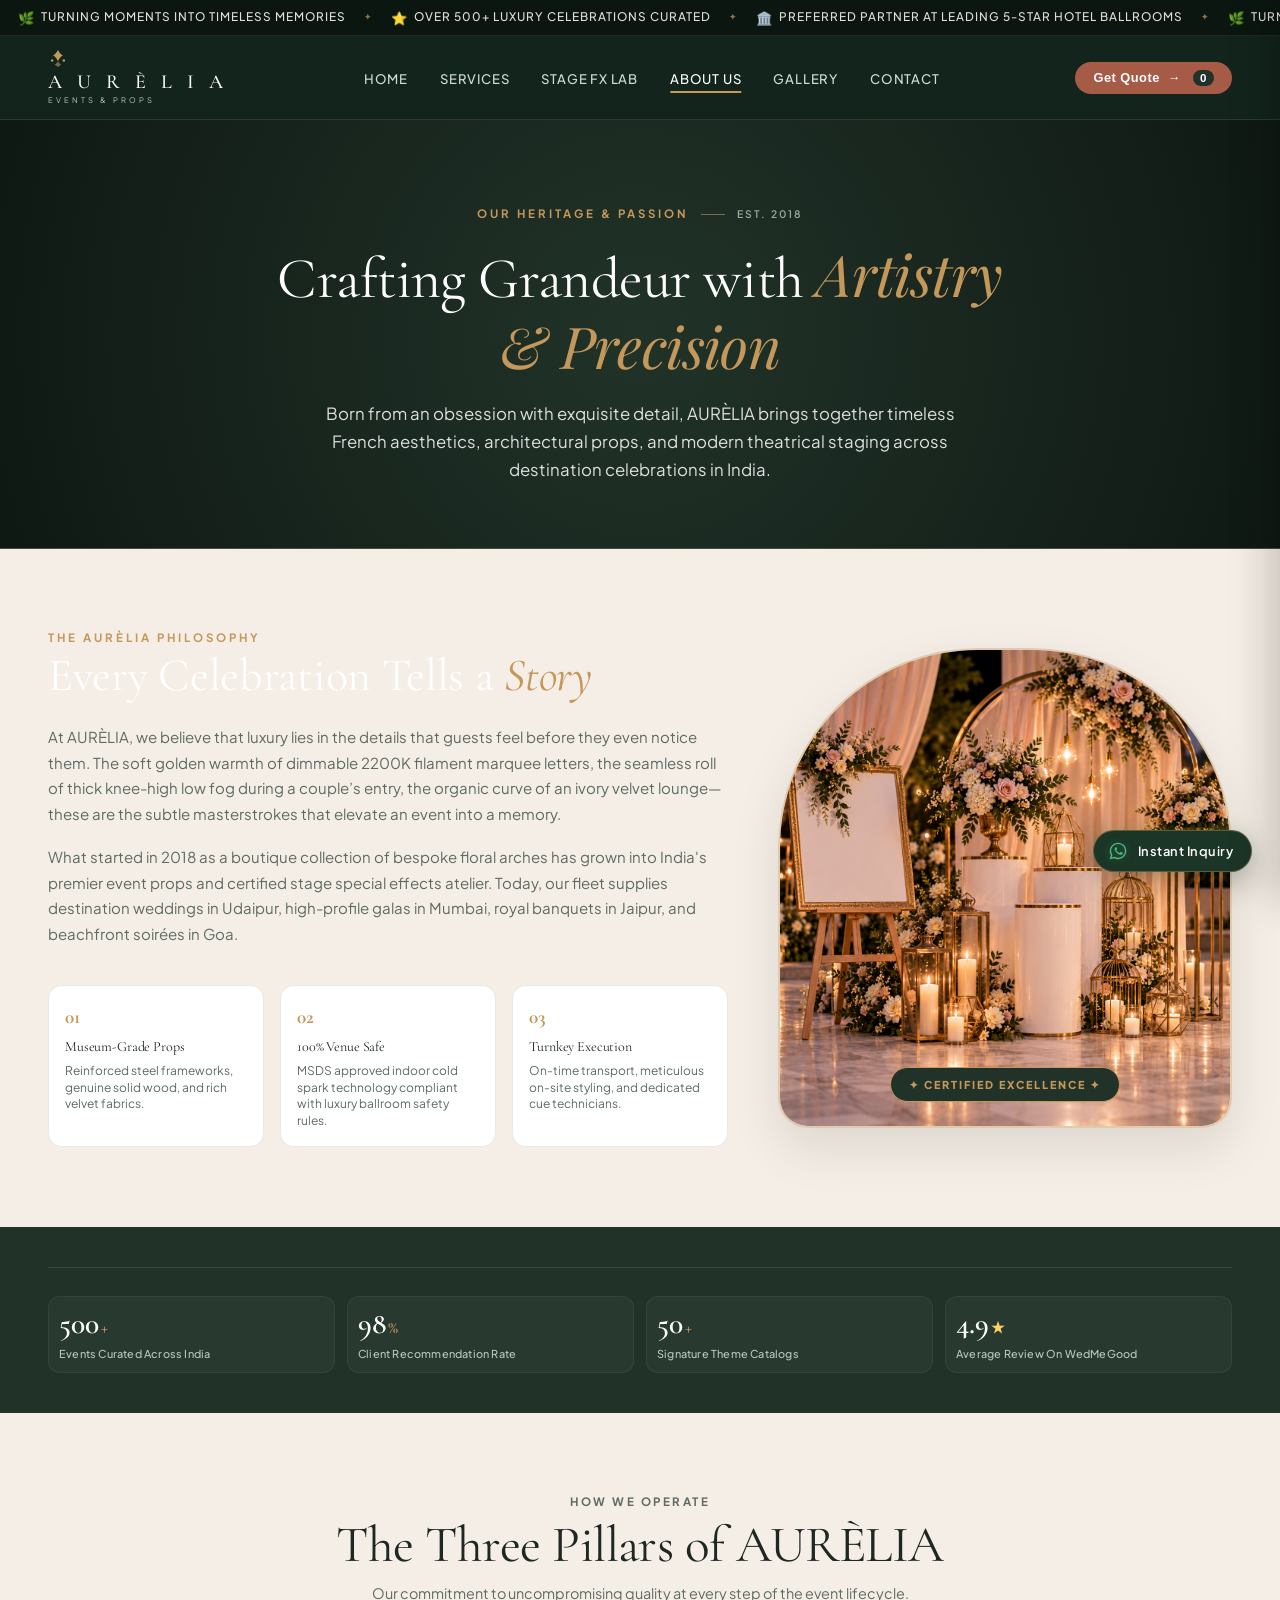
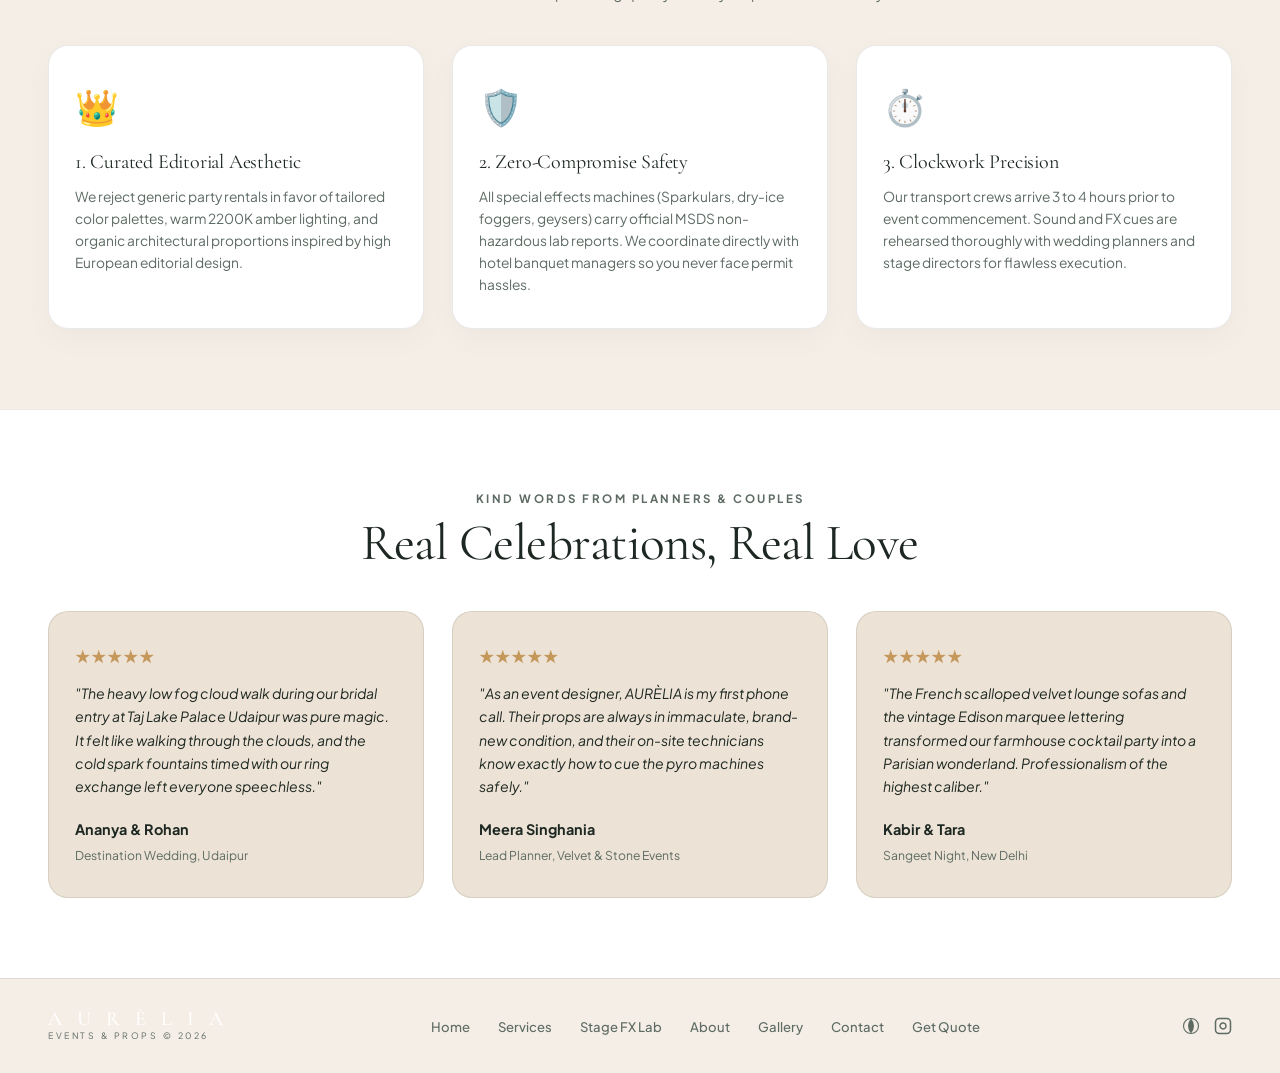
==== about.html @ 65c318bc "Add luxury editorial FAQ section, responsive inner pages (Services, FX Lab, About, Gallery, Contact)" ====
<!DOCTYPE html>
<html lang="en">
<head>
  <meta charset="UTF-8" />
  <meta name="viewport" content="width=device-width, initial-scale=1.0" />
  <title>About AURÈLIA | Heritage, Craftsmanship &amp; Event Styling</title>
  <meta name="description" content="Discover the story behind AURÈLIA Events &amp; Props. Learn about our master craftsmen, stringent quality standards, and luxury hospitality partnerships across India." />
  <link rel="stylesheet" href="styles.css" />
</head>
<body class="inner-page-body">

  <!-- 1. Top Announcement Sliding Ticker Strip -->
  <div class="aurelia-banner-strip">
    <div class="banner-ticker-track">
      <div class="banner-ticker-item"><span>🌿</span> Turning Moments into Timeless Memories</div>
      <div class="banner-ticker-bullet">✦</div>
      <div class="banner-ticker-item"><span>⭐</span> Over 500+ Luxury Celebrations Curated</div>
      <div class="banner-ticker-bullet">✦</div>
      <div class="banner-ticker-item"><span>🏛️</span> Preferred Partner at Leading 5-Star Hotel Ballrooms</div>
      <div class="banner-ticker-bullet">✦</div>
      <!-- Marquee Duplicate -->
      <div class="banner-ticker-item"><span>🌿</span> Turning Moments into Timeless Memories</div>
      <div class="banner-ticker-bullet">✦</div>
      <div class="banner-ticker-item"><span>⭐</span> Over 500+ Luxury Celebrations Curated</div>
    </div>
  </div>

  <!-- 2. Header Navigation -->
  <header class="aurelia-header">
    <div class="container header-inner">
      <a href="index.html" class="aurelia-logo">
        <svg class="logo-icon-svg" viewBox="0 0 24 24">
          <path d="M12 2C12 2 14 7 18 9C14 10.5 12 16 12 16C12 16 10 10.5 6 9C10 7 12 2 12 2Z"/>
          <path d="M12 16C12 16 13.5 19 16 20C13.5 21 12 23 12 23C12 23 10.5 21 8 20C10.5 19 12 16 12 16Z" opacity="0.6"/>
          <circle cx="5" cy="15" r="1.5"/>
          <circle cx="19" cy="15" r="1.5"/>
        </svg>
        <span class="aurelia-brand-name">A U R È L I A</span>
        <span class="aurelia-brand-sub">EVENTS &amp; PROPS</span>
      </a>

      <nav class="desktop-nav-wrap">
        <ul class="aurelia-nav-menu">
          <li><a href="index.html" class="aurelia-nav-link">Home</a></li>
          <li><a href="services.html" class="aurelia-nav-link">Services</a></li>
          <li><a href="fx-lab.html" class="aurelia-nav-link">Stage FX Lab</a></li>
          <li><a href="about.html" class="aurelia-nav-link active">About Us</a></li>
          <li><a href="gallery.html" class="aurelia-nav-link">Gallery</a></li>
          <li><a href="contact.html" class="aurelia-nav-link">Contact</a></li>
        </ul>
      </nav>

      <div class="header-right-actions">
        <button class="btn-header-quote-aurelia" onclick="app.openQuoteDrawer()">
          <span>Get Quote</span>
          <span>&rarr;</span>
          <span id="cart-badge" style="background: var(--bg-emerald-deep); color: #fff; font-size: 0.72rem; padding: 2px 7px; border-radius: 9999px; margin-left: 4px;">0</span>
        </button>

        <button class="mobile-hamburger-btn" onclick="toggleMobileNav()" aria-label="Toggle Mobile Navigation">
          <span></span>
          <span></span>
          <span></span>
        </button>
      </div>
    </div>

    <!-- Mobile Slide-Down Drawer -->
    <div class="mobile-nav-drawer" id="mobile-nav-drawer">
      <ul class="mobile-nav-list">
        <li><a href="index.html" onclick="toggleMobileNav()">Home</a></li>
        <li><a href="services.html" onclick="toggleMobileNav()">Services &amp; Catalog</a></li>
        <li><a href="fx-lab.html" onclick="toggleMobileNav()">Interactive FX Lab</a></li>
        <li><a href="about.html" onclick="toggleMobileNav()">About Us</a></li>
        <li><a href="gallery.html" onclick="toggleMobileNav()">Event Gallery</a></li>
        <li><a href="contact.html" onclick="toggleMobileNav()">Contact &amp; Bookings</a></li>
      </ul>
      <button class="btn-terracotta-pill" onclick="toggleMobileNav(); app.openQuoteDrawer();" style="width: 100%; justify-content: center; margin-top: 16px;">
        <span>Build Your Quote &rarr;</span>
      </button>
    </div>
  </header>

  <!-- Hero Header for About Us -->
  <section class="page-hero-banner about-hero">
    <div class="page-hero-bg-overlay"></div>
    <div class="container page-hero-content">
      <div class="about-eyebrow-wrap" style="justify-content: center;">
        <span class="about-eyebrow">OUR HERITAGE &amp; PASSION</span>
        <span class="about-eyebrow-divider"></span>
        <span class="about-eyebrow-sub">EST. 2018</span>
      </div>
      <h1 class="page-hero-title">Crafting Grandeur with <em>Artistry &amp; Precision</em></h1>
      <p class="page-hero-subtitle">
        Born from an obsession with exquisite detail, AURÈLIA brings together timeless French aesthetics, architectural props, and modern theatrical staging across destination celebrations in India.
      </p>
    </div>
  </section>

  <!-- Split Heritage Story Grid -->
  <section class="about-story-split-section">
    <div class="container">
      <div class="about-story-grid">
        <div class="about-story-text-side">
          <span class="about-eyebrow">THE AURÈLIA PHILOSOPHY</span>
          <h2 class="about-headline">Every Celebration Tells a <em>Story</em></h2>
          <p class="about-story-p">
            At AURÈLIA, we believe that luxury lies in the details that guests feel before they even notice them. The soft golden warmth of dimmable 2200K filament marquee letters, the seamless roll of thick knee-high low fog during a couple’s entry, the organic curve of an ivory velvet lounge—these are the subtle masterstrokes that elevate an event into a memory.
          </p>
          <p class="about-story-p">
            What started in 2018 as a boutique collection of bespoke floral arches has grown into India's premier event props and certified stage special effects atelier. Today, our fleet supplies destination weddings in Udaipur, high-profile galas in Mumbai, royal banquets in Jaipur, and beachfront soirées in Goa.
          </p>
          
          <div class="about-pillars-row">
            <div class="pillar-mini-card">
              <span class="pillar-num">01</span>
              <h4>Museum-Grade Props</h4>
              <p>Reinforced steel frameworks, genuine solid wood, and rich velvet fabrics.</p>
            </div>
            <div class="pillar-mini-card">
              <span class="pillar-num">02</span>
              <h4>100% Venue Safe</h4>
              <p>MSDS approved indoor cold spark technology compliant with luxury ballroom safety rules.</p>
            </div>
            <div class="pillar-mini-card">
              <span class="pillar-num">03</span>
              <h4>Turnkey Execution</h4>
              <p>On-time transport, meticulous on-site styling, and dedicated cue technicians.</p>
            </div>
          </div>
        </div>

        <div class="about-story-image-side">
          <div class="about-story-arch-frame">
            <img src="images/products/ChatGPT Image Sep 8, 2026, 03_11_18 PM.png" alt="AURÈLIA VIP Velvet Lounge" />
            <div class="about-arch-floating-seal">
              <span>✦ CERTIFIED EXCELLENCE ✦</span>
            </div>
          </div>
        </div>
      </div>
    </div>
  </section>

  <!-- Metrics & Milestones Bar -->
  <section class="about-milestones-bar">
    <div class="container">
      <div class="about-metrics-row">
        <div class="metric-item">
          <span class="metric-number">500<small>+</small></span>
          <span class="metric-label">Events Curated Across India</span>
        </div>
        <div class="metric-item">
          <span class="metric-number">98<small>%</small></span>
          <span class="metric-label">Client Recommendation Rate</span>
        </div>
        <div class="metric-item">
          <span class="metric-number">50<small>+</small></span>
          <span class="metric-label">Signature Theme Catalogs</span>
        </div>
        <div class="metric-item">
          <span class="metric-number">4.9 <small class="gold-star">★</small></span>
          <span class="metric-label">Average Review on WedMeGood</span>
        </div>
      </div>
    </div>
  </section>

  <!-- The Three Pillars of Execution -->
  <section class="about-values-section">
    <div class="container">
      <div class="section-title-center">
        <span class="gallery-eyebrow-dark">HOW WE OPERATE</span>
        <h2 class="dedicated-gallery-title">The Three Pillars of AURÈLIA</h2>
        <p class="dedicated-gallery-subtitle">Our commitment to uncompromising quality at every step of the event lifecycle.</p>
      </div>

      <div class="values-triplet-grid">
        <div class="value-luxury-card">
          <div class="value-card-icon">👑</div>
          <h3>1. Curated Editorial Aesthetic</h3>
          <p>We reject generic party rentals in favor of tailored color palettes, warm 2200K amber lighting, and organic architectural proportions inspired by high European editorial design.</p>
        </div>

        <div class="value-luxury-card">
          <div class="value-card-icon">🛡️</div>
          <h3>2. Zero-Compromise Safety</h3>
          <p>All special effects machines (Sparkulars, dry-ice foggers, geysers) carry official MSDS non-hazardous lab reports. We coordinate directly with hotel banquet managers so you never face permit hassles.</p>
        </div>

        <div class="value-luxury-card">
          <div class="value-card-icon">⏱️</div>
          <h3>3. Clockwork Precision</h3>
          <p>Our transport crews arrive 3 to 4 hours prior to event commencement. Sound and FX cues are rehearsed thoroughly with wedding planners and stage directors for flawless execution.</p>
        </div>
      </div>
    </div>
  </section>

  <!-- Client Testimonials Carousel -->
  <section class="testimonials-editorial-section">
    <div class="container">
      <div class="section-title-center">
        <span class="gallery-eyebrow-dark">KIND WORDS FROM PLANNERS &amp; COUPLES</span>
        <h2 class="dedicated-gallery-title">Real Celebrations, Real Love</h2>
      </div>

      <div class="testimonials-grid">
        <div class="testimonial-card">
          <div class="testimonial-stars">★★★★★</div>
          <p class="testimonial-quote">"The heavy low fog cloud walk during our bridal entry at Taj Lake Palace Udaipur was pure magic. It felt like walking through the clouds, and the cold spark fountains timed with our ring exchange left everyone speechless."</p>
          <div class="testimonial-author">
            <strong>Ananya &amp; Rohan</strong>
            <span>Destination Wedding, Udaipur</span>
          </div>
        </div>

        <div class="testimonial-card">
          <div class="testimonial-stars">★★★★★</div>
          <p class="testimonial-quote">"As an event designer, AURÈLIA is my first phone call. Their props are always in immaculate, brand-new condition, and their on-site technicians know exactly how to cue the pyro machines safely."</p>
          <div class="testimonial-author">
            <strong>Meera Singhania</strong>
            <span>Lead Planner, Velvet &amp; Stone Events</span>
          </div>
        </div>

        <div class="testimonial-card">
          <div class="testimonial-stars">★★★★★</div>
          <p class="testimonial-quote">"The French scalloped velvet lounge sofas and the vintage Edison marquee lettering transformed our farmhouse cocktail party into a Parisian wonderland. Professionalism of the highest caliber."</p>
          <div class="testimonial-author">
            <strong>Kabir &amp; Tara</strong>
            <span>Sangeet Night, New Delhi</span>
          </div>
        </div>
      </div>
    </div>
  </section>

  <!-- Footer -->
  <footer class="aurelia-footer">
    <div class="container footer-bar-inner">
      <div class="footer-brand-aurelia">
        <div class="aurelia-brand-name">A U R È L I A</div>
        <div style="font-size: 0.55rem; letter-spacing: 2.5px; color: var(--text-dark-muted); text-transform: uppercase;">EVENTS &amp; PROPS &copy; 2026</div>
      </div>

      <ul class="footer-nav-menu">
        <li><a href="index.html">Home</a></li>
        <li><a href="services.html">Services</a></li>
        <li><a href="fx-lab.html">Stage FX Lab</a></li>
        <li><a href="about.html">About</a></li>
        <li><a href="gallery.html">Gallery</a></li>
        <li><a href="contact.html">Contact</a></li>
        <li><a href="javascript:void(0)" onclick="app.openQuoteDrawer()">Get Quote</a></li>
      </ul>

      <div class="footer-social-icons">
        <a href="#" aria-label="Website"><svg width="18" height="18" viewBox="0 0 24 24" fill="currentColor"><circle cx="12" cy="12" r="10" stroke="currentColor" stroke-width="1.5" fill="none"/><path d="M2 12h20M12 2a15.3 15.3 0 0 1 4 10 15.3 15.3 0 0 1-4 10 15.3 15.3 0 0 1-4-10 15.3 15.3 0 0 1 4-10z"/></svg></a>
        <a href="#" aria-label="Instagram"><svg width="18" height="18" viewBox="0 0 24 24" fill="none" stroke="currentColor" stroke-width="2"><rect x="2" y="2" width="20" height="20" rx="5" ry="5"></rect><path d="M16 11.37A4 4 0 1 1 12.63 8 4 4 0 0 1 16 11.37z"></path><line x1="17.5" y1="6.5" x2="17.51" y2="6.5"></line></svg></a>
      </div>
    </div>
  </footer>

  <!-- Slide-out Quote Builder Drawer -->
  <div class="drawer-overlay-aurelia" id="drawer-overlay" onclick="app.closeQuoteDrawer()"></div>
  <aside class="quote-drawer-aurelia" id="quote-drawer-evoria">
    <div class="drawer-head-aurelia">
      <div>
        <h3 style="font-family: var(--font-serif); font-size: 1.4rem; color: var(--text-dark);">Your Rental Quote</h3>
        <span style="font-size: 0.72rem; color: var(--text-dark-muted); text-transform: uppercase; letter-spacing: 1px;">AURÈLIA EVENTS &amp; PROPS</span>
      </div>
      <button onclick="app.closeQuoteDrawer()" style="background:none; border:none; font-size: 1.6rem; cursor:pointer;">&times;</button>
    </div>

    <div class="drawer-body-aurelia">
      <div id="drawer-items-list"></div>

      <div style="display: flex; flex-direction: column; gap: 10px; padding: 16px; background: #FFFFFF; border-radius: 12px; border: 1px solid var(--border-cream);">
        <label style="font-size: 0.75rem; font-weight: 700; color: var(--text-dark); text-transform: uppercase; letter-spacing: 0.5px;">Event Date &amp; City</label>
        <input type="date" id="evoria-event-date" style="padding: 10px 12px; border: 1px solid var(--border-cream); border-radius: 8px; font-family: inherit; font-size: 0.85rem;" />
        <input type="text" id="evoria-event-city" placeholder="e.g. Mumbai, Delhi, Jaipur, Goa" style="padding: 10px 12px; border: 1px solid var(--border-cream); border-radius: 8px; font-family: inherit; font-size: 0.85rem;" />
      </div>

      <div style="padding: 16px; background: #FFFFFF; border-radius: 12px; border: 1px solid var(--border-cream);">
        <label style="display: flex; align-items: center; justify-content: space-between; cursor: pointer;">
          <div>
            <strong style="font-size: 0.88rem; color: var(--text-dark); display: block;">Include On-Site Technician</strong>
            <span style="font-size: 0.75rem; color: var(--text-dark-muted);">Delivery, setup &amp; cue firing (+₹2,500)</span>
          </div>
          <input type="checkbox" id="evoria-tech-check" checked onchange="app.toggleTechnician(this.checked)" style="width: 18px; height: 18px; accent-color: var(--color-terracotta);" />
        </label>
      </div>
    </div>

    <div class="drawer-foot-aurelia" id="drawer-summary-area">
      <div style="display: flex; justify-content: space-between; font-size: 0.9rem; color: var(--text-dark-muted);">
        <span>Equipment Subtotal:</span>
        <span id="summary-equip-val">₹0</span>
      </div>
      <div style="display: flex; justify-content: space-between; font-family: var(--font-serif); font-size: 1.4rem; font-weight: 600; color: var(--text-dark); padding-top: 8px; border-top: 1px solid var(--border-cream);">
        <span>Estimated Total:</span>
        <span id="summary-grand-val">₹0</span>
      </div>
      <button class="btn-terracotta-pill" onclick="app.sendWhatsAppQuote()" style="width: 100%; justify-content: center;">
        <span>Confirm on WhatsApp &rarr;</span>
      </button>
    </div>
  </aside>

  <!-- Fullscreen Lightbox Modal -->
  <div id="gallery-lightbox-modal" class="lightbox-modal">
    <button class="lightbox-close-btn" onclick="closeLightbox()" aria-label="Close Lightbox">&times;</button>
    <button class="lightbox-arrow-btn prev" onclick="prevLightboxSlide()" aria-label="Previous Image">&#10094;</button>
    <button class="lightbox-arrow-btn next" onclick="nextLightboxSlide()" aria-label="Next Image">&#10095;</button>
    
    <div class="lightbox-content-wrap">
      <img id="lightbox-main-img" src="" alt="Full Showcase View" />
      <div class="lightbox-details-box">
        <span class="lightbox-cat" id="lightbox-item-cat">Decor &amp; Backdrops</span>
        <h3 class="lightbox-title" id="lightbox-item-title">Product Name</h3>
        <p class="lightbox-desc" id="lightbox-item-desc">Product description and specs.</p>
        <div class="lightbox-action-row">
          <span class="lightbox-price" id="lightbox-item-price">₹0</span>
          <button class="btn-header-quote-aurelia" onclick="addCurrentLightboxToQuote()">
            <span>Add to Quote &rarr;</span>
          </button>
        </div>
      </div>
    </div>
  </div>

  <!-- Floating WhatsApp & Scroll-to-Top -->
  <a href="https://wa.me/919876543210?text=Hello%20AURÈLIA,%20I%20would%20like%20to%20learn%20more%20about%20your%20services%20and%20heritage." target="_blank" rel="noopener" class="floating-whatsapp-pill" aria-label="Chat on WhatsApp">
    <svg viewBox="0 0 24 24" width="20" height="20" fill="currentColor">
      <path d="M12.04 2C6.58 2 2.13 6.45 2.13 11.91C2.13 13.66 2.59 15.36 3.45 16.86L2.05 22L7.3 20.62C8.75 21.41 10.38 21.83 12.04 21.83C17.5 21.83 21.95 17.38 21.95 11.92C21.95 9.27 20.92 6.78 19.05 4.91C17.18 3.04 14.69 2 12.04 2M12.04 3.67C14.25 3.67 16.31 4.53 17.87 6.09C19.42 7.65 20.28 9.72 20.28 11.92C20.28 16.46 16.58 20.15 12.04 20.15C10.56 20.15 9.11 19.76 7.85 19L7.55 18.83L4.43 19.65L5.26 16.61L5.06 16.29C4.24 14.99 3.8 13.47 3.8 11.91C3.81 7.37 7.5 3.67 12.04 3.67M9.53 7.64C9.36 7.64 9.09 7.7 8.87 7.93C8.65 8.16 8.03 8.74 8.03 9.92C8.03 11.1 8.89 12.24 9.01 12.4C9.13 12.56 10.67 15.06 13.11 16C15.14 16.79 15.55 16.63 16 16.59C16.45 16.55 17.43 16 17.63 15.43C17.84 14.86 17.84 14.37 17.78 14.27C17.72 14.17 17.56 14.11 17.3 13.98C17.04 13.85 15.76 13.22 15.52 13.13C15.28 13.04 15.11 13 14.94 13.26C14.77 13.52 14.29 14.11 14.14 14.27C14 14.44 13.85 14.46 13.59 14.33C13.33 14.2 12.49 13.92 11.5 13.04C10.73 12.35 10.21 11.5 10.08 11.28C9.95 11.06 10.07 10.94 10.2 10.81C10.32 10.69 10.46 10.5 10.6 10.34C10.74 10.18 10.79 10.06 10.87 9.89C10.95 9.72 10.91 9.58 10.85 9.45C10.79 9.32 10.32 8.12 10.11 7.64C9.9 7.16 9.71 7.23 9.53 7.64Z"/>
    </svg>
    <span>Instant Inquiry</span>
  </a>

  <button id="btn-scroll-top" class="scroll-to-top-btn" onclick="window.scrollTo({top: 0, behavior: 'smooth'})" aria-label="Scroll to Top">
    &uarr;
  </button>

  <!-- Scripts -->
  <script src="data/products.js"></script>
  <script src="app.js"></script>
</body>
</html>
---- styles.css ----
/* ==========================================================================
   AURÈLIA - EVENTS & PROPS
   EXACT REPLICA OF LUXURY EDITORIAL REFERENCE DESIGN
   Theme Colors: Warm Cream (#F4ECE1), Sand (#EADCC9), Deep Olive Emerald (#213329),
   Terracotta Rust (#9F4F3B), Gold (#C4975A), Soft Blush (#DFB69C)
   ========================================================================== */

@import url('https://fonts.googleapis.com/css2?family=Cormorant+Garamond:ital,wght@0,300;0,400;0,500;0,600;0,700;1,400;1,500;1,600&family=Plus+Jakarta+Sans:wght@300;400;500;600;700&family=Playfair+Display:ital,wght@1,400;1,600&family=Reenie+Beanie&family=Caveat:wght@400;600&display=swap');

:root {
  --font-serif: 'Cormorant Garamond', Georgia, serif;
  --font-italic: 'Playfair Display', Georgia, serif;
  --font-sans: 'Plus Jakarta Sans', -apple-system, BlinkMacSystemFont, sans-serif;
  --font-cursive: 'Caveat', cursive;
  --font-hand: 'Reenie Beanie', cursive;

  /* Color Palette */
  --bg-emerald-deep: #213329;       /* Olive Forest Emerald from Reference */
  --bg-emerald-dark: #17241D;
  --bg-cream-main: #F5EEE6;          /* Warm Editorial Sand Cream */
  --bg-cream-card: #ECE2D5;
  --bg-cream-alt: #F8F3ED;
  --bg-blush-seal: #DFC3B2;         /* Soft Peach Blush for Round Badges */

  --color-terracotta: #A65B47;
  --color-gold: #C4975A;
  --color-gold-light: #E0C59D;

  --text-dark: #1E2822;
  --text-dark-muted: #5D6B63;
  --text-dark-dim: #8B9A92;
  
  --text-light: #F8F5EE;
  --text-light-muted: #B8C7BF;
  --text-light-dim: #82968C;

  --border-cream: rgba(30, 40, 34, 0.1);
  --border-emerald: rgba(255, 255, 255, 0.12);

  --radius-pill: 9999px;
  --radius-arch-lg: 320px 320px 0 0;
  --radius-arch-pill: 120px 120px 120px 120px;
  --radius-arch-top: 140px 140px 18px 18px;

  --transition-smooth: 0.4s cubic-bezier(0.16, 1, 0.3, 1);
}

/* Reset & Global */
*, *::before, *::after {
  box-sizing: border-box;
  margin: 0;
  padding: 0;
}

html {
  scroll-behavior: smooth;
  background-color: var(--bg-cream-main);
  color: var(--text-dark);
  overflow-x: hidden;
}

body {
  font-family: var(--font-sans);
  background-color: var(--bg-cream-main);
  color: var(--text-dark);
  line-height: 1.6;
  overflow-x: hidden;
  position: relative;
  width: 100%;
  -webkit-font-smoothing: antialiased;
}

.container {
  max-width: 1240px;
  margin: 0 auto;
  padding: 0 28px;
}

img {
  max-width: 100%;
  display: block;
}

/* Typography Helpers */
h1, h2, h3, h4, .font-serif {
  font-family: var(--font-serif);
  font-weight: 400;
  letter-spacing: -0.01em;
}

em {
  font-family: var(--font-italic);
  font-style: italic;
  font-weight: 400;
}

.arrow-glyph {
  display: inline-block;
  transition: transform 0.3s ease;
}

/* ==========================================================================
   1. TOP ANNOUNCEMENT SLIDING TICKER STRIP
   ========================================================================== */
.aurelia-banner-strip {
  background-color: #0B1611;
  color: #E2DDD5;
  padding: 6.5px 0; /* Increased length by 7% */
  overflow: hidden;
  font-size: 0.74rem;
  letter-spacing: 1px;
  text-transform: uppercase;
  font-weight: 500;
  white-space: nowrap;
  border-bottom: 1px solid rgba(255, 255, 255, 0.08);
}

.banner-ticker-track {
  display: inline-flex;
  align-items: center;
  white-space: nowrap;
  animation: marqueeTicker 32s linear infinite;
}

.banner-ticker-track:hover {
  animation-play-state: paused;
}

.banner-ticker-item {
  display: inline-flex;
  align-items: center;
  gap: 6px;
  padding: 0 18px;
}

.banner-ticker-item span {
  font-size: 0.82rem;
}

.banner-ticker-bullet {
  color: var(--color-gold);
  font-size: 0.55rem;
  opacity: 0.75;
}

@keyframes marqueeTicker {
  0% { transform: translateX(0); }
  100% { transform: translateX(-50%); }
}

/* ==========================================================================
   2. SLIM MENU BAR HEADER
   ========================================================================== */
.aurelia-header {
  background-color: #12241C;
  border-bottom: 1px solid rgba(255, 255, 255, 0.1);
  position: sticky;
  top: 0;
  z-index: 100;
  backdrop-filter: blur(10px);
}

.header-inner {
  display: flex;
  align-items: center;
  justify-content: space-between;
  padding-top: 12.5px; /* Increased length/height by 7% */
  padding-bottom: 12.5px;
}

.aurelia-logo {
  display: flex;
  flex-direction: column;
  align-items: flex-start;
  text-decoration: none;
  gap: 2px;
  flex-shrink: 0;
  white-space: nowrap;
}

.logo-icon-svg {
  width: 20px;
  height: 20px;
  fill: var(--color-gold);
  margin-bottom: 2px;
}

.aurelia-brand-name {
  font-family: var(--font-serif);
  font-size: 1.25rem;
  letter-spacing: 5px;
  color: #FFFFFF;
  line-height: 1;
  font-weight: 500;
  white-space: nowrap;
}

.aurelia-brand-sub {
  font-size: 0.48rem;
  letter-spacing: 3px;
  color: var(--text-light-muted);
  text-transform: uppercase;
  white-space: nowrap;
}

.aurelia-nav-menu {
  display: flex;
  align-items: center;
  gap: 32px;
  list-style: none;
}

.aurelia-nav-link {
  color: #D2DCD6;
  text-decoration: none;
  font-size: 0.82rem;
  font-weight: 500;
  letter-spacing: 0.8px;
  text-transform: uppercase;
  position: relative;
  padding: 6px 0;
  transition: color 0.25s ease;
}

.aurelia-nav-link:hover,
.aurelia-nav-link.active {
  color: #FFFFFF;
}

.aurelia-nav-link::after {
  content: '';
  position: absolute;
  bottom: 0;
  left: 50%;
  width: 0;
  height: 2px;
  background-color: var(--color-gold);
  transition: all 0.3s ease;
  transform: translateX(-50%);
}

.aurelia-nav-link:hover::after,
.aurelia-nav-link.active::after {
  width: 100%;
}

.btn-header-quote-aurelia {
  background: var(--color-terracotta);
  color: #FFFFFF;
  border: none;
  padding: 8px 18px;
  border-radius: var(--radius-pill);
  font-size: 0.8rem;
  font-weight: 600;
  letter-spacing: 0.5px;
  display: inline-flex;
  align-items: center;
  gap: 8px;
  cursor: pointer;
  transition: var(--transition-smooth);
}

.btn-header-quote-aurelia:hover {
  background: #8F4735;
  transform: translateY(-1px);
}

/* ==========================================================================
   3. HERO SECTION SLIDING BANNERS
   ========================================================================== */
.hero-banners-section {
  position: relative;
  width: 100%;
  background-color: #0E1A14;
  overflow: hidden;
}

.hero-slider-container {
  position: relative;
  width: 100%;
  overflow: hidden;
}

.hero-slides-wrapper {
  position: relative;
  width: 100%;
  display: flex;
}

.hero-image-slide {
  min-width: 100%;
  opacity: 0;
  position: absolute;
  top: 0;
  left: 0;
  transition: opacity 0.8s ease-in-out, transform 0.8s ease-in-out;
  pointer-events: none;
}

.hero-image-slide.active {
  opacity: 1;
  position: relative;
  pointer-events: auto;
}

.hero-image-slide img {
  width: 100%;
  height: auto;
  display: block;
  object-fit: cover;
}

.hero-slide-nav {
  position: absolute;
  top: 50%;
  transform: translateY(-50%);
  width: 44px;
  height: 44px;
  border-radius: 50%;
  background: rgba(18, 36, 28, 0.65);
  border: 1px solid rgba(255, 255, 255, 0.25);
  color: #FFFFFF;
  display: flex;
  align-items: center;
  justify-content: center;
  cursor: pointer;
  z-index: 10;
  backdrop-filter: blur(8px);
  transition: all 0.3s ease;
}

.hero-slide-nav:hover {
  background: var(--color-terracotta);
  border-color: var(--color-terracotta);
  transform: translateY(-50%) scale(1.1);
}

.hero-slide-nav.prev { left: 24px; }
.hero-slide-nav.next { right: 24px; }

.hero-slide-nav svg {
  width: 22px;
  height: 22px;
  fill: #FFFFFF;
}

.hero-slide-indicators {
  position: absolute;
  bottom: 24px;
  left: 50%;
  transform: translateX(-50%);
  display: flex;
  gap: 8px;
  z-index: 10;
}

.slide-dot {
  width: 10px;
  height: 10px;
  border-radius: 50%;
  background: rgba(255, 255, 255, 0.4);
  border: none;
  cursor: pointer;
  transition: all 0.3s ease;
}

.slide-dot.active {
  background: #FFFFFF;
  width: 28px;
  border-radius: 5px;
}

/* ==========================================================================
   4. TOP TRUST FEATURE BADGES BAR (4 CARDS)
   ========================================================================== */
.trust-features-bar {
  padding: 30px 0;
  background-color: var(--bg-cream-main);
  border-bottom: 1px solid var(--border-cream);
  position: relative;
  z-index: 5;
}

.trust-features-container {
  display: grid;
  grid-template-columns: repeat(4, 1fr);
  gap: 20px;
}

.trust-feat-item {
  display: flex;
  align-items: center;
  gap: 16px;
  padding: 14px 18px;
  background: #FFFFFF;
  border-radius: 16px;
  border: 1px solid rgba(196, 151, 90, 0.25);
  box-shadow: 0 6px 18px rgba(0, 0, 0, 0.03);
  transition: all var(--transition-smooth);
}

.trust-feat-item:hover {
  transform: translateY(-4px);
  box-shadow: 0 12px 28px rgba(0, 0, 0, 0.08);
  border-color: var(--color-gold);
}

.trust-feat-icon {
  width: 48px;
  height: 48px;
  border-radius: 12px;
  background: var(--bg-cream-card);
  border: 1px solid rgba(196, 151, 90, 0.35);
  display: flex;
  align-items: center;
  justify-content: center;
  flex-shrink: 0;
  transition: all 0.3s ease;
}

.trust-feat-item:hover .trust-feat-icon {
  background: var(--color-terracotta);
  border-color: var(--color-terracotta);
}

.trust-feat-icon svg {
  width: 22px;
  height: 22px;
  fill: var(--text-dark);
  transition: fill 0.3s ease;
}

.trust-feat-item:hover .trust-feat-icon svg {
  fill: #FFFFFF;
}

.trust-feat-content {
  display: flex;
  flex-direction: column;
}

.trust-feat-title {
  font-size: 0.78rem;
  font-weight: 700;
  letter-spacing: 1px;
  color: var(--text-dark);
  text-transform: uppercase;
}

.trust-feat-sub {
  font-size: 0.72rem;
  color: var(--text-dark-muted);
}

/* ==========================================================================
   5. "OUR SERVICES" SECTION (SPLIT HEADER + 6 ARCHED PILL CARDS)
   ========================================================================== */
.services-curated-section {
  position: relative;
  padding: 70px 0 90px;
  background-color: var(--bg-cream-main);
  overflow: hidden;
}

.botanical-branch-bg {
  position: absolute;
  top: 40px;
  left: 45%;
  width: 140px;
  height: auto;
  pointer-events: none;
}

.services-top-split {
  display: grid;
  grid-template-columns: 1.15fr 0.95fr;
  gap: 40px;
  align-items: center;
  margin-bottom: 50px;
}

.eyebrow-pill-tag {
  font-size: 0.72rem;
  font-weight: 700;
  letter-spacing: 2px;
  text-transform: uppercase;
  color: var(--text-dark-muted);
  display: inline-block;
  margin-bottom: 12px;
}

.services-headline {
  font-family: var(--font-serif);
  font-size: clamp(2.6rem, 4.2vw, 3.5rem);
  line-height: 1.1;
  color: var(--text-dark);
  margin-bottom: 18px;
}

.services-sub-desc {
  font-size: 0.95rem;
  color: var(--text-dark-muted);
  line-height: 1.7;
  max-width: 480px;
  margin-bottom: 24px;
}

.services-explore-link {
  display: inline-flex;
  align-items: center;
  gap: 8px;
  font-size: 0.75rem;
  font-weight: 700;
  letter-spacing: 2px;
  text-transform: uppercase;
  color: var(--text-dark);
  text-decoration: none;
  transition: color 0.2s ease;
}

.services-explore-link:hover {
  color: var(--color-terracotta);
}

.services-explore-link:hover .arrow-glyph {
  transform: translateX(4px);
}

/* Right Feature Arch Frame with Overlapping Badge */
.services-hero-image-wrap {
  position: relative;
  width: 100%;
  height: 380px;
  display: flex;
  justify-content: flex-end;
}

.services-hero-arch-frame {
  width: 90%;
  height: 100%;
  border-radius: 190px 190px 20px 20px;
  overflow: hidden;
  box-shadow: 0 15px 40px rgba(0, 0, 0, 0.1);
  border: 1px solid rgba(196, 151, 90, 0.25);
}

.services-hero-arch-frame img {
  width: 100%;
  height: 100%;
  object-fit: cover;
  transition: transform 0.6s ease;
}

.services-hero-arch-frame:hover img {
  transform: scale(1.05);
}

.services-hero-badge {
  position: absolute;
  left: -20px;
  top: 50%;
  transform: translateY(-50%);
  width: 130px;
  height: 130px;
  border-radius: 50%;
  background: var(--bg-cream-card);
  border: 2px solid #FFFFFF;
  box-shadow: 0 10px 30px rgba(0, 0, 0, 0.08);
  display: flex;
  flex-direction: column;
  align-items: center;
  justify-content: center;
  text-align: center;
  z-index: 5;
}

.badge-flower {
  width: 16px;
  height: 16px;
  margin-bottom: 4px;
}

.badge-text {
  font-size: 0.6rem;
  font-weight: 800;
  letter-spacing: 1.5px;
  line-height: 1.4;
  color: var(--text-dark);
}

/* Carousel Controls Row */
.services-carousel-header {
  display: flex;
  align-items: center;
  justify-content: flex-end;
  margin-bottom: 20px;
  gap: 16px;
}

.carousel-counter-tag {
  font-size: 0.78rem;
  font-weight: 700;
  letter-spacing: 2px;
  color: var(--text-dark-muted);
}

.services-carousel-controls {
  display: flex;
  align-items: center;
  gap: 10px;
}

.services-nav-btn {
  width: 38px;
  height: 38px;
  border-radius: 50%;
  background: var(--bg-cream-card);
  border: 1px solid rgba(196, 151, 90, 0.3);
  color: var(--text-dark);
  display: flex;
  align-items: center;
  justify-content: center;
  cursor: pointer;
  transition: all 0.25s ease;
}

.services-nav-btn:hover {
  background: var(--color-terracotta);
  border-color: var(--color-terracotta);
  color: #FFFFFF;
}

.services-nav-btn svg {
  width: 18px;
  height: 18px;
  fill: currentColor;
}

/* Sliding Viewport & Track */
.services-slider-viewport {
  width: 100%;
  overflow: hidden;
  position: relative;
  padding: 14px 4px 30px;
}

.services-slider-track {
  display: flex;
  gap: 20px;
  transition: transform 0.5s cubic-bezier(0.16, 1, 0.3, 1);
  will-change: transform;
}

.service-arch-pill-card {
  flex: 0 0 calc(16.666% - 16.7px);
  min-width: 185px;
  background: var(--bg-cream-card);
  border-radius: 120px 120px 36px 36px;
  padding: 8px 8px 18px;
  display: flex;
  flex-direction: column;
  align-items: center;
  text-align: center;
  position: relative;
  cursor: pointer;
  box-shadow: 0 8px 24px rgba(0, 0, 0, 0.04);
  border: 1px solid rgba(196, 151, 90, 0.2);
  transition: transform var(--transition-smooth), box-shadow var(--transition-smooth), border-color 0.3s ease;
}

.service-arch-pill-card:hover {
  transform: translateY(-8px);
  box-shadow: 0 16px 36px rgba(0, 0, 0, 0.1);
  border-color: var(--color-gold);
}

.pill-image-window {
  width: 100%;
  height: 220px;
  border-radius: 110px 110px 18px 18px;
  overflow: hidden;
  background: #DFD5C6;
  position: relative;
}

.pill-image-window img {
  width: 100%;
  height: 100%;
  object-fit: cover;
  transition: transform 0.6s ease;
}

.service-arch-pill-card:hover .pill-image-window img {
  transform: scale(1.1);
}

.pill-floating-icon {
  width: 36px;
  height: 36px;
  border-radius: 50%;
  background: #FFFFFF;
  box-shadow: 0 4px 14px rgba(0, 0, 0, 0.1);
  display: flex;
  align-items: center;
  justify-content: center;
  margin-top: -18px;
  z-index: 2;
  transition: transform 0.3s ease, background 0.3s ease;
}

.service-arch-pill-card:hover .pill-floating-icon {
  transform: scale(1.1);
  background: var(--color-terracotta);
}

.pill-floating-icon svg {
  width: 16px;
  height: 16px;
  fill: var(--text-dark);
}

.service-arch-pill-card:hover .pill-floating-icon svg {
  fill: #FFFFFF;
}

.pill-card-title {
  font-family: var(--font-serif);
  font-size: 0.95rem;
  font-weight: 600;
  color: var(--text-dark);
  line-height: 1.25;
  margin: 12px 0 4px;
  display: -webkit-box;
  -webkit-line-clamp: 2;
  -webkit-box-orient: vertical;
  overflow: hidden;
  min-height: 2.5em;
}

.pill-card-price {
  font-size: 0.78rem;
  font-weight: 700;
  color: var(--color-terracotta);
  margin-bottom: 6px;
}

.pill-card-arrow {
  font-size: 0.85rem;
  color: var(--text-dark-dim);
  transition: transform 0.3s ease, color 0.3s ease;
}

.service-arch-pill-card:hover .pill-card-arrow {
  transform: translateX(3px);
  color: var(--color-terracotta);
}

/* ==========================================================================
   6. "ABOUT US / TURNING MOMENTS INTO TIMELESS MEMORIES" SECTION
   ========================================================================== */
.about-moments-section {
  padding: 100px 0;
  background-color: var(--bg-cream-main);
  position: relative;
}

.about-moments-grid {
  display: grid;
  grid-template-columns: 1fr 1fr;
  align-items: stretch;
  border-radius: 32px;
  overflow: hidden;
  box-shadow: 0 25px 60px rgba(0, 0, 0, 0.09), 0 4px 12px rgba(33, 51, 41, 0.04);
  border: 1px solid rgba(196, 151, 90, 0.25);
  background: var(--bg-emerald-deep);
}

/* Left: Deep Emerald Card with Watermark and Gold Detail */
.about-emerald-content {
  background-color: var(--bg-emerald-deep);
  background-image: radial-gradient(circle at 10% 20%, rgba(196, 151, 90, 0.08) 0%, transparent 40%),
                    radial-gradient(circle at 90% 80%, rgba(166, 91, 71, 0.06) 0%, transparent 50%);
  color: #FFFFFF;
  padding: 68px 56px;
  display: flex;
  flex-direction: column;
  justify-content: center;
  position: relative;
  overflow: hidden;
}

.about-bg-watermark {
  position: absolute;
  top: 20px;
  right: -20px;
  font-family: var(--font-serif);
  font-size: 7.5rem;
  font-weight: 700;
  color: rgba(255, 255, 255, 0.025);
  letter-spacing: 12px;
  pointer-events: none;
  line-height: 1;
  user-select: none;
}

.about-eyebrow-wrap {
  display: flex;
  align-items: center;
  gap: 12px;
  margin-bottom: 16px;
}

.about-eyebrow {
  font-size: 0.72rem;
  font-weight: 700;
  letter-spacing: 3px;
  text-transform: uppercase;
  color: var(--color-gold);
}

.about-eyebrow-divider {
  width: 24px;
  height: 1px;
  background: var(--color-gold);
  opacity: 0.6;
}

.about-eyebrow-sub {
  font-size: 0.65rem;
  font-weight: 600;
  letter-spacing: 2px;
  color: var(--text-light-muted);
  opacity: 0.8;
}

.about-headline {
  font-family: var(--font-serif);
  font-size: clamp(2.3rem, 3.6vw, 3.1rem);
  line-height: 1.18;
  color: #FFFFFF;
  margin-bottom: 22px;
  letter-spacing: -0.3px;
}

.about-headline em {
  font-family: var(--font-serif);
  font-style: italic;
  color: var(--color-gold);
  font-weight: 400;
}

.about-desc {
  font-size: 0.94rem;
  color: rgba(245, 238, 230, 0.82);
  line-height: 1.8;
  margin-bottom: 34px;
  max-width: 500px;
}

.about-action-row {
  display: flex;
  align-items: center;
  flex-wrap: wrap;
  gap: 20px;
  margin-bottom: 44px;
}

.btn-about-story {
  display: inline-flex;
  align-items: center;
  gap: 10px;
  padding: 12px 28px;
  border-radius: var(--radius-pill);
  border: 1px solid rgba(196, 151, 90, 0.5);
  background: rgba(196, 151, 90, 0.1);
  color: #FFFFFF;
  text-decoration: none;
  font-size: 0.75rem;
  font-weight: 700;
  letter-spacing: 2px;
  text-transform: uppercase;
  width: fit-content;
  backdrop-filter: blur(8px);
  transition: all 0.3s cubic-bezier(0.16, 1, 0.3, 1);
}

.btn-about-story:hover {
  background: var(--color-terracotta);
  border-color: var(--color-terracotta);
  box-shadow: 0 8px 20px rgba(166, 91, 71, 0.35);
  transform: translateY(-2px);
}

.btn-about-story .arrow-glyph {
  transition: transform 0.25s ease;
}

.btn-about-story:hover .arrow-glyph {
  transform: translateX(4px);
}

.about-signature-note {
  display: flex;
  align-items: center;
  gap: 8px;
  color: var(--text-light-muted);
  font-size: 0.75rem;
  font-style: italic;
  letter-spacing: 0.3px;
}

.signature-icon {
  color: var(--color-gold);
  font-size: 0.85rem;
}

/* 4 Metric Counters as Refined Cards */
.about-metrics-row {
  display: grid;
  grid-template-columns: repeat(4, 1fr);
  gap: 12px;
  padding-top: 28px;
  border-top: 1px solid rgba(255, 255, 255, 0.12);
}

.metric-item {
  display: flex;
  flex-direction: column;
  background: rgba(255, 255, 255, 0.035);
  padding: 12px 10px 10px;
  border-radius: 12px;
  border: 1px solid rgba(255, 255, 255, 0.05);
  transition: all 0.3s ease;
}

.metric-item:hover {
  background: rgba(255, 255, 255, 0.08);
  border-color: rgba(196, 151, 90, 0.3);
  transform: translateY(-3px);
}

.metric-number {
  font-family: var(--font-serif);
  font-size: 1.85rem;
  font-weight: 600;
  color: #FFFFFF;
  line-height: 1;
  margin-bottom: 6px;
  display: flex;
  align-items: baseline;
  gap: 2px;
}

.metric-number small {
  font-size: 1.1rem;
  color: var(--color-gold);
}

.metric-number small.gold-star {
  font-size: 0.95rem;
  color: #FFD166;
}

.metric-label {
  font-size: 0.68rem;
  font-weight: 500;
  color: var(--text-light-muted);
  text-transform: capitalize;
  letter-spacing: 0.2px;
}

/* Right: Photo Frame with Floating Center Seal & Experience Chip */
.about-visual-side {
  position: relative;
  background: #1B2921;
  overflow: hidden;
  display: flex;
}

.about-photo-wrapper {
  width: 100%;
  height: 100%;
  min-height: 520px;
  position: relative;
}

.about-photo-wrapper img {
  width: 100%;
  height: 100%;
  object-fit: cover;
  transition: transform 0.8s cubic-bezier(0.16, 1, 0.3, 1);
}

.about-moments-grid:hover .about-photo-wrapper img {
  transform: scale(1.04);
}

.about-photo-overlay {
  position: absolute;
  inset: 0;
  background: linear-gradient(to bottom, rgba(0,0,0,0.08) 0%, rgba(0,0,0,0.2) 100%),
              radial-gradient(circle at 10% 50%, rgba(33, 51, 41, 0.4) 0%, transparent 60%);
  pointer-events: none;
}

.about-round-seal {
  position: absolute;
  top: 50%;
  left: 0;
  transform: translate(-50%, -50%);
  width: 136px;
  height: 136px;
  border-radius: 50%;
  background: var(--bg-cream-card);
  border: 4px solid #FFFFFF;
  box-shadow: 0 16px 40px rgba(0, 0, 0, 0.22);
  display: flex;
  align-items: center;
  justify-content: center;
  z-index: 10;
  transition: transform 0.4s ease, box-shadow 0.4s ease;
}

.about-round-seal:hover {
  transform: translate(-50%, -50%) scale(1.06) rotate(5deg);
  box-shadow: 0 20px 50px rgba(0, 0, 0, 0.3);
}

.seal-inner-circle {
  width: 114px;
  height: 114px;
  border-radius: 50%;
  border: 1px dashed rgba(196, 151, 90, 0.6);
  display: flex;
  flex-direction: column;
  align-items: center;
  justify-content: center;
  text-align: center;
  background: #FDFBF7;
}

.seal-flower-icon {
  width: 18px;
  height: 18px;
  margin-bottom: 3px;
}

.seal-text-inner {
  display: flex;
  flex-direction: column;
  font-size: 0.58rem;
  font-weight: 800;
  letter-spacing: 1.8px;
  line-height: 1.35;
  color: var(--text-dark);
}

.about-floating-chip {
  position: absolute;
  bottom: 24px;
  right: 24px;
  background: rgba(18, 36, 28, 0.85);
  backdrop-filter: blur(10px);
  border: 1px solid rgba(255, 255, 255, 0.15);
  color: #FFFFFF;
  padding: 8px 16px;
  border-radius: var(--radius-pill);
  font-size: 0.72rem;
  font-weight: 600;
  letter-spacing: 1px;
  display: flex;
  align-items: center;
  gap: 8px;
  box-shadow: 0 10px 25px rgba(0, 0, 0, 0.2);
  z-index: 5;
}

.chip-dot {
  width: 7px;
  height: 7px;
  border-radius: 50%;
  background: #4EBA7D;
  box-shadow: 0 0 8px #4EBA7D;
}

/* ==========================================================================
   7. "HOW IT WORKS / OUR SIMPLE PROCESS" SECTION
   ========================================================================== */
.process-steps-section {
  padding: 90px 0;
  background-color: var(--bg-cream-main);
  text-align: center;
}

.process-header {
  margin-bottom: 60px;
}

.process-eyebrow {
  font-size: 0.72rem;
  font-weight: 700;
  letter-spacing: 2.5px;
  text-transform: uppercase;
  color: var(--text-dark-muted);
  display: inline-block;
  margin-bottom: 8px;
}

.process-title {
  font-family: var(--font-serif);
  font-size: clamp(2.4rem, 3.8vw, 3.2rem);
  color: var(--text-dark);
  margin-bottom: 6px;
}

.process-subtitle {
  font-size: 0.88rem;
  color: var(--text-dark-muted);
}

.process-steps-timeline {
  position: relative;
  display: grid;
  grid-template-columns: repeat(4, 1fr);
  gap: 30px;
  max-width: 1060px;
  margin: 0 auto;
}

.process-wave-line {
  position: absolute;
  top: 50px;
  left: 0;
  width: 100%;
  height: 60px;
  pointer-events: none;
  z-index: 1;
}

.process-wave-line svg {
  width: 100%;
  height: 100%;
}

.process-step-node {
  position: relative;
  z-index: 2;
  display: flex;
  flex-direction: column;
  align-items: center;
}

.step-num-pill {
  font-size: 0.72rem;
  font-weight: 700;
  color: var(--text-dark-muted);
  margin-bottom: 8px;
}

.step-circle-icon {
  width: 76px;
  height: 76px;
  border-radius: 50%;
  background: var(--bg-blush-seal);
  display: flex;
  align-items: center;
  justify-content: center;
  margin-bottom: 16px;
  box-shadow: 0 10px 25px rgba(223, 195, 178, 0.45);
  border: 2px solid #FFFFFF;
  transition: transform var(--transition-smooth), background 0.3s ease;
}

.process-step-node:hover .step-circle-icon {
  transform: scale(1.1);
  background: var(--color-terracotta);
}

.step-circle-icon svg {
  width: 26px;
  height: 26px;
  fill: var(--text-dark);
  transition: fill 0.3s ease;
}

.process-step-node:hover .step-circle-icon svg {
  fill: #FFFFFF;
}

.step-name {
  font-family: var(--font-serif);
  font-size: 1.25rem;
  font-weight: 600;
  color: var(--text-dark);
  margin-bottom: 6px;
}

.step-desc {
  font-size: 0.8rem;
  color: var(--text-dark-muted);
  max-width: 200px;
  line-height: 1.5;
}

/* ==========================================================================
   8. "GALLERY / REAL CELEBRATIONS, REAL HAPPINESS" SECTION (4 ARCH WINDOWS)
   ========================================================================== */
.gallery-celebrations-section {
  position: relative;
  padding: 100px 0;
  background-color: #0E1712;
  color: #FFFFFF;
  overflow: hidden;
}

/* Atmospheric High-Visibility Background Image Layer */
.gallery-bg-backdrop-layer {
  position: absolute;
  inset: 0;
  z-index: 1;
  pointer-events: none;
  overflow: hidden;
}

.gallery-bg-img {
  width: 100%;
  height: 100%;
  object-fit: cover;
  object-position: center 35%;
  filter: brightness(0.85) contrast(1.15) saturate(1.15);
  transform: scale(1.04);
  opacity: 0.65;
}

.gallery-bg-overlay {
  position: absolute;
  inset: 0;
  background: linear-gradient(
    90deg, 
    rgba(14, 23, 18, 0.95) 0%, 
    rgba(14, 23, 18, 0.7) 40%, 
    rgba(14, 23, 18, 0.55) 70%, 
    rgba(14, 23, 18, 0.9) 100%
  );
}

.gallery-botanical-decor {
  position: absolute;
  top: 20px;
  right: -20px;
  width: 160px;
  height: auto;
  pointer-events: none;
  z-index: 2;
}

.gallery-grid-layout {
  position: relative;
  z-index: 3;
  display: grid;
  grid-template-columns: 0.9fr 2.1fr;
  gap: 50px;
  align-items: center;
}

.gallery-left-content {
  display: flex;
  flex-direction: column;
}

.gallery-eyebrow {
  font-size: 0.72rem;
  font-weight: 700;
  letter-spacing: 2.5px;
  text-transform: uppercase;
  color: var(--color-gold);
  margin-bottom: 12px;
}

.gallery-title {
  font-family: var(--font-serif);
  font-size: clamp(2.4rem, 3.8vw, 3.2rem);
  line-height: 1.15;
  color: #FFFFFF;
  margin-bottom: 24px;
}

.btn-gallery-cta {
  display: inline-flex;
  align-items: center;
  gap: 10px;
  padding: 10px 24px;
  border-radius: var(--radius-pill);
  border: 1px solid rgba(255, 255, 255, 0.3);
  color: #FFFFFF;
  text-decoration: none;
  font-size: 0.75rem;
  font-weight: 700;
  letter-spacing: 2px;
  text-transform: uppercase;
  width: fit-content;
  margin-bottom: 40px;
  backdrop-filter: blur(8px);
  background: rgba(255, 255, 255, 0.06);
  transition: all 0.3s ease;
}

.btn-gallery-cta:hover {
  background: var(--color-terracotta);
  border-color: var(--color-terracotta);
}

.gallery-controls-row {
  display: flex;
  align-items: center;
  gap: 14px;
}

.gallery-nav-circle {
  width: 38px;
  height: 38px;
  border-radius: 50%;
  border: 1px solid rgba(255, 255, 255, 0.35);
  background: rgba(255, 255, 255, 0.08);
  color: #FFFFFF;
  display: flex;
  align-items: center;
  justify-content: center;
  cursor: pointer;
  backdrop-filter: blur(6px);
  transition: all 0.25s ease;
}

.gallery-nav-circle:hover {
  background: #FFFFFF;
  color: var(--bg-emerald-deep);
  border-color: #FFFFFF;
  transform: scale(1.08);
}

.gallery-counter {
  font-size: 0.75rem;
  letter-spacing: 2px;
  color: var(--text-light-muted);
  margin-left: 6px;
  font-weight: 600;
}

/* Gallery Sliding Viewport & Track */
.gallery-arches-viewport {
  width: 100%;
  overflow: hidden;
  position: relative;
  padding: 10px 0;
}

.gallery-arches-row {
  display: flex;
  gap: 18px;
  transition: transform 0.5s cubic-bezier(0.16, 1, 0.3, 1);
  will-change: transform;
}

.gallery-arch-window {
  flex: 0 0 calc(25% - 13.5px);
  min-width: 190px;
  height: 340px;
  border-radius: 140px 140px 140px 140px;
  overflow: hidden;
  border: 1.5px solid rgba(255, 255, 255, 0.22);
  box-shadow: 0 20px 45px rgba(0, 0, 0, 0.35);
  background: #19261E;
  transition: transform var(--transition-smooth), border-color 0.3s ease, box-shadow 0.3s ease;
}

.gallery-arch-window:hover {
  transform: translateY(-8px) scale(1.03);
  border-color: var(--color-gold);
  box-shadow: 0 25px 50px rgba(0, 0, 0, 0.5);
}

.gallery-arch-window img {
  width: 100%;
  height: 100%;
  object-fit: cover;
  transition: transform 0.6s ease;
}

.gallery-arch-window:hover img {
  transform: scale(1.1);
}

/* ==========================================================================
   9. "GET A FREE CONSULTATION / LET'S CREATE SOMETHING BEAUTIFUL" SECTION
   ========================================================================== */
.consultation-banner-section {
  padding: 100px 0 70px;
  background-color: var(--bg-cream-main);
  position: relative;
}

.consultation-inner-grid {
  display: grid;
  grid-template-columns: 1.1fr 1.3fr;
  gap: 50px;
  align-items: center;
}

.consultation-script-side {
  position: relative;
}

.cursive-big-statement {
  font-family: var(--font-cursive);
  font-size: clamp(3.2rem, 5vw, 4.4rem);
  line-height: 1.05;
  color: var(--text-dark);
}

.hand-drawn-heart {
  font-size: 2.2rem;
  color: var(--text-dark-muted);
  margin-top: 10px;
  margin-left: 30px;
}

.consultation-box-wrap {
  position: relative;
  width: 100%;
}

.consultation-arch-card {
  background: var(--bg-cream-card);
  border-radius: 160px 160px 30px 30px;
  padding: 60px 40px 50px;
  text-align: center;
  box-shadow: 0 20px 50px rgba(0, 0, 0, 0.06);
  border: 1px solid rgba(196, 151, 90, 0.2);
}

.consult-tag {
  font-size: 0.68rem;
  font-weight: 700;
  letter-spacing: 2px;
  text-transform: uppercase;
  color: var(--text-dark-muted);
  display: block;
  margin-bottom: 10px;
}

.consult-title {
  font-family: var(--font-serif);
  font-size: clamp(2rem, 3.2vw, 2.6rem);
  color: var(--text-dark);
  margin-bottom: 10px;
}

.consult-desc {
  font-size: 0.88rem;
  color: var(--text-dark-muted);
  margin-bottom: 26px;
  max-width: 380px;
  margin-left: auto;
  margin-right: auto;
}

.btn-consult-emerald {
  background: var(--bg-emerald-deep);
  color: #FFFFFF;
  border: none;
  padding: 12px 30px;
  border-radius: var(--radius-pill);
  font-size: 0.78rem;
  font-weight: 700;
  letter-spacing: 1.5px;
  text-transform: uppercase;
  cursor: pointer;
  display: inline-flex;
  align-items: center;
  gap: 10px;
  transition: all 0.3s ease;
}

.btn-consult-emerald:hover {
  background: var(--color-terracotta);
  transform: translateY(-2px);
}

.btn-consult-emerald:hover .arrow-glyph {
  transform: translateX(4px);
}

.consultation-stamp-seal {
  position: absolute;
  right: -30px;
  bottom: 20px;
  width: 120px;
  height: 120px;
  border-radius: 50%;
  background: var(--bg-blush-seal);
  border: 2px solid #FFFFFF;
  box-shadow: 0 10px 25px rgba(223, 195, 178, 0.5);
  display: flex;
  flex-direction: column;
  align-items: center;
  justify-content: center;
  text-align: center;
  font-size: 0.62rem;
  font-weight: 800;
  letter-spacing: 1.5px;
  color: var(--text-dark);
  line-height: 1.4;
  z-index: 5;
}

/* ==========================================================================
   10. MINIMAL LUXURY FOOTER
   ========================================================================== */
.aurelia-footer {
  background-color: var(--bg-cream-main);
  color: var(--text-dark);
  padding: 30px 0;
  border-top: 1px solid var(--border-cream);
}

.footer-bar-inner {
  display: flex;
  align-items: center;
  justify-content: space-between;
  flex-wrap: wrap;
  gap: 20px;
}

.footer-brand-aurelia {
  display: flex;
  flex-direction: column;
}

.footer-nav-menu {
  display: flex;
  align-items: center;
  gap: 28px;
  list-style: none;
}

.footer-nav-menu a {
  color: var(--text-dark-muted);
  text-decoration: none;
  font-size: 0.82rem;
  font-weight: 500;
  transition: color 0.2s ease;
}

.footer-nav-menu a:hover {
  color: var(--text-dark);
}

.footer-social-icons {
  display: flex;
  align-items: center;
  gap: 14px;
}

.footer-social-icons a {
  color: var(--text-dark-muted);
  display: flex;
  align-items: center;
  justify-content: center;
  transition: color 0.2s ease;
}

.footer-social-icons a:hover {
  color: var(--text-dark);
}

/* ==========================================================================
   DRAWER OVERLAY & QUOTE DRAWER
   ========================================================================== */
.drawer-overlay-aurelia {
  position: fixed;
  inset: 0;
  background: rgba(18, 36, 28, 0.6);
  backdrop-filter: blur(4px);
  z-index: 1000;
  opacity: 0;
  pointer-events: none;
  transition: opacity 0.3s ease;
}

.drawer-overlay-aurelia.active {
  opacity: 1;
  pointer-events: auto;
}

.quote-drawer-aurelia {
  position: fixed;
  top: 0;
  right: 0;
  bottom: 0;
  width: 100%;
  max-width: 440px;
  background: var(--bg-cream-main);
  color: var(--text-dark);
  z-index: 1001;
  display: flex;
  flex-direction: column;
  transform: translateX(100%);
  transition: transform 0.4s cubic-bezier(0.16, 1, 0.3, 1);
  box-shadow: -10px 0 40px rgba(0, 0, 0, 0.2);
}

.quote-drawer-aurelia.open {
  transform: translateX(0);
}

.drawer-head-aurelia {
  padding: 20px 24px;
  border-bottom: 1px solid var(--border-cream);
  display: flex;
  align-items: center;
  justify-content: space-between;
}

.drawer-body-aurelia {
  padding: 20px 24px;
  flex-grow: 1;
  overflow-y: auto;
  display: flex;
  flex-direction: column;
  gap: 16px;
}

.drawer-foot-aurelia {
  padding: 20px 24px;
  border-top: 1px solid var(--border-cream);
  background: #FFFFFF;
  display: flex;
  flex-direction: column;
  gap: 12px;
}

.btn-terracotta-pill {
  background: var(--color-terracotta);
  color: #FFFFFF;
  border: none;
  padding: 14px 24px;
  border-radius: var(--radius-pill);
  font-size: 0.9rem;
  font-weight: 700;
  cursor: pointer;
  display: inline-flex;
  align-items: center;
  gap: 10px;
  transition: var(--transition-smooth);
}

.btn-terracotta-pill:hover {
  background: #8F4735;
}

/* ==========================================================================
   DEDICATED EVENT PROPS & SETUPS GALLERY SECTION
   ========================================================================== */
.dedicated-gallery-section {
  padding: 90px 0 110px;
  background-color: var(--bg-cream-main);
  border-top: 1px solid var(--border-cream);
  position: relative;
}

.dedicated-gallery-header {
  text-align: center;
  max-width: 720px;
  margin: 0 auto 50px;
}

.gallery-eyebrow-dark {
  font-size: 0.72rem;
  font-weight: 700;
  letter-spacing: 2.5px;
  text-transform: uppercase;
  color: var(--text-dark-muted);
  display: block;
  margin-bottom: 6px;
}

.dedicated-gallery-title {
  font-family: var(--font-serif);
  font-size: clamp(2.4rem, 4vw, 3.4rem);
  color: var(--text-dark);
  line-height: 1.1;
  margin-bottom: 6px;
}

.dedicated-gallery-subtitle {
  font-size: 0.9rem;
  color: var(--text-dark-muted);
  margin-top: 8px;
}

/* Category Filter Tabs */
.gallery-filter-tabs-row {
  display: flex;
  align-items: center;
  justify-content: center;
  flex-wrap: wrap;
  gap: 10px;
  margin-top: 28px;
}

.gallery-filter-btn {
  background: #FFFFFF;
  border: 1px solid var(--border-cream);
  color: var(--text-dark);
  padding: 8px 18px;
  border-radius: var(--radius-pill);
  font-size: 0.8rem;
  font-weight: 600;
  cursor: pointer;
  box-shadow: 0 4px 12px rgba(0, 0, 0, 0.03);
  transition: all 0.25s ease;
}

.gallery-filter-btn:hover {
  border-color: var(--color-terracotta);
  color: var(--color-terracotta);
  transform: translateY(-1px);
}

.gallery-filter-btn.active {
  background: var(--bg-emerald-deep);
  border-color: var(--bg-emerald-deep);
  color: #FFFFFF;
  box-shadow: 0 6px 16px rgba(33, 51, 41, 0.25);
}

/* Gallery Grid */
.dedicated-gallery-grid {
  display: grid;
  grid-template-columns: repeat(auto-fill, minmax(280px, 1fr));
  gap: 24px;
}

.gallery-product-card {
  position: relative;
  background: #FFFFFF;
  border-radius: 20px;
  overflow: hidden;
  box-shadow: 0 12px 30px rgba(0, 0, 0, 0.05);
  border: 1px solid rgba(196, 151, 90, 0.2);
  cursor: pointer;
  transition: transform var(--transition-smooth), box-shadow var(--transition-smooth), border-color 0.3s ease;
  display: flex;
  flex-direction: column;
}

.gallery-product-card:hover {
  transform: translateY(-8px);
  box-shadow: 0 22px 45px rgba(0, 0, 0, 0.12);
  border-color: var(--color-gold);
}

.gallery-card-img-wrap {
  position: relative;
  width: 100%;
  height: 250px;
  overflow: hidden;
  background: #DFD5C6;
}

.gallery-card-img-wrap img {
  width: 100%;
  height: 100%;
  object-fit: cover;
  transition: transform 0.6s cubic-bezier(0.16, 1, 0.3, 1);
}

.gallery-product-card:hover .gallery-card-img-wrap img {
  transform: scale(1.08);
}

.gallery-card-hover-overlay {
  position: absolute;
  inset: 0;
  background: rgba(18, 34, 26, 0.55);
  backdrop-filter: blur(2px);
  display: flex;
  align-items: center;
  justify-content: center;
  opacity: 0;
  transition: opacity 0.3s ease;
}

.gallery-product-card:hover .gallery-card-hover-overlay {
  opacity: 1;
}

.gallery-zoom-badge {
  background: #FFFFFF;
  color: var(--text-dark);
  padding: 8px 16px;
  border-radius: var(--radius-pill);
  font-size: 0.78rem;
  font-weight: 700;
  letter-spacing: 1px;
  display: flex;
  align-items: center;
  gap: 6px;
  box-shadow: 0 8px 20px rgba(0, 0, 0, 0.2);
}

.gallery-card-body {
  padding: 18px 20px 20px;
  display: flex;
  flex-direction: column;
  flex-grow: 1;
}

.gallery-card-cat {
  font-size: 0.68rem;
  font-weight: 700;
  letter-spacing: 1.5px;
  text-transform: uppercase;
  color: var(--color-terracotta);
  margin-bottom: 4px;
}

.gallery-card-title {
  font-family: var(--font-serif);
  font-size: 1.25rem;
  color: var(--text-dark);
  line-height: 1.25;
  margin-bottom: 6px;
}

.gallery-card-desc {
  font-size: 0.8rem;
  color: var(--text-dark-muted);
  line-height: 1.5;
  margin-bottom: 14px;
  display: -webkit-box;
  -webkit-line-clamp: 2;
  -webkit-box-orient: vertical;
  overflow: hidden;
}

.gallery-card-foot {
  margin-top: auto;
  display: flex;
  align-items: center;
  justify-content: space-between;
  padding-top: 12px;
  border-top: 1px solid var(--border-cream);
}

.gallery-card-price {
  font-family: var(--font-serif);
  font-size: 1.3rem;
  font-weight: 600;
  color: var(--text-dark);
}

.gallery-card-btn-icon {
  width: 32px;
  height: 32px;
  border-radius: 50%;
  background: var(--bg-cream-main);
  border: 1px solid var(--border-cream);
  color: var(--text-dark);
  display: flex;
  align-items: center;
  justify-content: center;
  font-size: 0.9rem;
  transition: all 0.25s ease;
}

.gallery-product-card:hover .gallery-card-btn-icon {
  background: var(--color-terracotta);
  border-color: var(--color-terracotta);
  color: #FFFFFF;
}

/* ==========================================================================
   FULLSCREEN LIGHTBOX MODAL STYLES
   ========================================================================== */
.lightbox-modal {
  position: fixed;
  inset: 0;
  background: rgba(10, 20, 15, 0.92);
  backdrop-filter: blur(12px);
  z-index: 2000;
  display: flex;
  align-items: center;
  justify-content: center;
  padding: 30px;
  opacity: 0;
  pointer-events: none;
  transition: opacity 0.35s ease;
}

.lightbox-modal.open {
  opacity: 1;
  pointer-events: auto;
}

.lightbox-close-btn {
  position: absolute;
  top: 24px;
  right: 28px;
  width: 48px;
  height: 48px;
  border-radius: 50%;
  background: rgba(255, 255, 255, 0.1);
  border: 1px solid rgba(255, 255, 255, 0.25);
  color: #FFFFFF;
  font-size: 2rem;
  line-height: 1;
  display: flex;
  align-items: center;
  justify-content: center;
  cursor: pointer;
  z-index: 2010;
  transition: all 0.25s ease;
}

.lightbox-close-btn:hover {
  background: var(--color-terracotta);
  border-color: var(--color-terracotta);
  transform: rotate(90deg) scale(1.1);
}

.lightbox-arrow-btn {
  position: absolute;
  top: 50%;
  transform: translateY(-50%);
  width: 52px;
  height: 52px;
  border-radius: 50%;
  background: rgba(255, 255, 255, 0.12);
  border: 1px solid rgba(255, 255, 255, 0.3);
  color: #FFFFFF;
  font-size: 1.5rem;
  display: flex;
  align-items: center;
  justify-content: center;
  cursor: pointer;
  z-index: 2010;
  transition: all 0.25s ease;
}

.lightbox-arrow-btn:hover {
  background: var(--color-terracotta);
  border-color: var(--color-terracotta);
  transform: translateY(-50%) scale(1.12);
}

.lightbox-arrow-btn.prev { left: 30px; }
.lightbox-arrow-btn.next { right: 30px; }

.lightbox-content-wrap {
  display: flex;
  max-width: 960px;
  width: 100%;
  max-height: 85vh;
  background: var(--bg-cream-main);
  border-radius: 24px;
  overflow: hidden;
  box-shadow: 0 30px 70px rgba(0, 0, 0, 0.5);
  border: 1px solid rgba(196, 151, 90, 0.35);
  transform: scale(0.92);
  transition: transform 0.35s cubic-bezier(0.16, 1, 0.3, 1);
}

.lightbox-modal.open .lightbox-content-wrap {
  transform: scale(1);
}

.lightbox-content-wrap img {
  width: 58%;
  height: 100%;
  max-height: 85vh;
  object-fit: cover;
}

.lightbox-details-box {
  width: 42%;
  padding: 40px 32px;
  display: flex;
  flex-direction: column;
  justify-content: center;
  background: #FFFFFF;
  color: var(--text-dark);
}

.lightbox-cat {
  font-size: 0.72rem;
  font-weight: 700;
  letter-spacing: 2px;
  text-transform: uppercase;
  color: var(--color-terracotta);
  margin-bottom: 8px;
}

.lightbox-title {
  font-family: var(--font-serif);
  font-size: 1.8rem;
  line-height: 1.2;
  color: var(--text-dark);
  margin-bottom: 12px;
}

.lightbox-desc {
  font-size: 0.88rem;
  color: var(--text-dark-muted);
  line-height: 1.6;
  margin-bottom: 24px;
}

.lightbox-action-row {
  display: flex;
  align-items: center;
  justify-content: space-between;
  padding-top: 18px;
  border-top: 1px solid var(--border-cream);
}

.lightbox-price {
  font-family: var(--font-serif);
  font-size: 1.6rem;
  font-weight: 600;
  color: var(--text-dark);
}

/* ==========================================================================
   MOBILE NAVIGATION DRAWER & HAMBURGER
   ========================================================================== */
.header-right-actions {
  display: flex;
  align-items: center;
  gap: 12px;
}

.mobile-hamburger-btn {
  display: none;
  flex-direction: column;
  justify-content: space-between;
  width: 32px;
  height: 22px;
  background: transparent;
  border: none;
  cursor: pointer;
  padding: 0;
  z-index: 120;
}

.mobile-hamburger-btn span {
  width: 100%;
  height: 2.5px;
  background-color: #FFFFFF;
  border-radius: 4px;
  transition: all 0.3s ease;
}

.mobile-hamburger-btn.active span:nth-child(1) {
  transform: translateY(10px) rotate(45deg);
}

.mobile-hamburger-btn.active span:nth-child(2) {
  opacity: 0;
}

.mobile-hamburger-btn.active span:nth-child(3) {
  transform: translateY(-10px) rotate(-45deg);
}

.mobile-nav-drawer {
  display: none;
  position: absolute;
  top: 100%;
  left: 0;
  width: 100%;
  background: #12241C;
  border-top: 1px solid rgba(255, 255, 255, 0.1);
  box-shadow: 0 20px 40px rgba(0, 0, 0, 0.4);
  padding: 24px 28px 32px;
  transform: translateY(-10px);
  opacity: 0;
  pointer-events: none;
  transition: all 0.3s cubic-bezier(0.16, 1, 0.3, 1);
  z-index: 99;
}

.mobile-nav-drawer.open {
  transform: translateY(0);
  opacity: 1;
  pointer-events: auto;
}

.mobile-nav-list {
  list-style: none;
  display: flex;
  flex-direction: column;
  gap: 16px;
}

.mobile-nav-list a {
  color: #E2DDD5;
  text-decoration: none;
  font-size: 1.05rem;
  font-weight: 600;
  letter-spacing: 0.5px;
  display: block;
  padding: 6px 0;
  border-bottom: 1px solid rgba(255, 255, 255, 0.06);
  transition: color 0.2s ease, padding-left 0.2s ease;
}

.mobile-nav-list a:hover {
  color: var(--color-gold);
  padding-left: 6px;
}

/* ==========================================================================
   RESPONSIVE QUERIES (DESKTOP, TABLET & ALL SMARTPHONES)
   ========================================================================== */
@media (max-width: 1100px) {
  .desktop-nav-wrap {
    display: none;
  }
  .btn-header-quote-aurelia {
    display: none;
  }
  .mobile-hamburger-btn {
    display: flex;
  }
  .mobile-nav-drawer {
    display: block;
  }
  .services-top-split {
    grid-template-columns: 1fr;
    gap: 30px;
  }
  .services-hero-image-wrap {
    height: 320px;
    justify-content: center;
  }
  .services-hero-arch-frame {
    width: 100%;
  }
  .services-hero-badge {
    left: 20px;
  }
  .about-moments-grid {
    grid-template-columns: 1fr;
  }
  .about-visual-side {
    min-height: 360px;
  }
  .about-round-seal {
    top: 0;
    left: 50%;
    transform: translate(-50%, -50%);
  }
  .gallery-grid-layout {
    grid-template-columns: 1fr;
    gap: 36px;
  }
  .trust-features-container {
    grid-template-columns: repeat(2, 1fr);
    gap: 14px;
  }
}

@media (max-width: 768px) {
  .container {
    padding: 0 20px;
  }

  /* Announcement Ticker */
  .aurelia-banner-strip {
    font-size: 0.68rem;
    padding: 5.5px 0;
  }

  /* Header */
  .header-inner {
    padding-top: 11px;
    padding-bottom: 11px;
  }
  .aurelia-brand-name {
    font-size: 1.1rem;
    letter-spacing: 3px;
  }
  .aurelia-brand-sub {
    font-size: 0.42rem;
    letter-spacing: 2px;
  }
  .btn-header-quote-aurelia {
    padding: 7px 15px;
    font-size: 0.75rem;
  }

  /* Hero Banners */
  .hero-slide-nav {
    width: 36px;
    height: 36px;
  }
  .hero-slide-nav.prev { left: 10px; }
  .hero-slide-nav.next { right: 10px; }
  .hero-slide-nav svg {
    width: 18px;
    height: 18px;
  }

  /* Trust Features (Strictly 2 per row) */
  .trust-features-container {
    grid-template-columns: repeat(2, 1fr) !important;
    gap: 12px;
  }
  .trust-feat-item {
    padding: 10px 12px;
    gap: 12px;
  }
  .trust-feat-icon {
    width: 38px;
    height: 38px;
    min-width: 38px;
  }
  .trust-feat-icon svg {
    width: 18px;
    height: 18px;
  }
  .trust-feat-title {
    font-size: 0.7rem;
    line-height: 1.25;
  }
  .trust-feat-sub {
    font-size: 0.65rem;
  }

  /* Services & Carousel */
  .services-headline {
    font-size: 2.2rem;
  }
  .services-sub-desc {
    font-size: 0.88rem;
  }
  .service-arch-pill-card {
    min-width: 160px;
    flex: 0 0 calc(50% - 10px);
  }
  .pill-image-window {
    height: 190px;
  }

  /* About Us Section Mobile Refinement */
  .about-moments-section {
    padding: 60px 0;
  }
  .about-moments-grid {
    border-radius: 24px;
  }
  .about-emerald-content {
    padding: 36px 20px 32px;
  }
  .about-bg-watermark {
    font-size: 4.5rem;
    top: 10px;
    right: -10px;
  }
  .about-eyebrow-wrap {
    gap: 8px;
    margin-bottom: 12px;
  }
  .about-eyebrow {
    font-size: 0.65rem;
    letter-spacing: 2px;
  }
  .about-headline {
    font-size: 1.85rem;
    line-height: 1.2;
    margin-bottom: 16px;
  }
  .about-desc {
    font-size: 0.84rem;
    line-height: 1.65;
    margin-bottom: 24px;
  }
  .about-action-row {
    gap: 14px;
    margin-bottom: 28px;
  }
  .btn-about-story {
    padding: 10px 22px;
    font-size: 0.72rem;
  }
  .about-metrics-row {
    grid-template-columns: repeat(2, 1fr);
    gap: 10px;
    padding-top: 20px;
  }
  .metric-item {
    padding: 10px 8px;
  }
  .metric-number {
    font-size: 1.5rem;
    margin-bottom: 4px;
  }
  .metric-label {
    font-size: 0.64rem;
  }
  .about-visual-side {
    min-height: 320px;
  }
  .about-round-seal {
    width: 100px;
    height: 100px;
    border-width: 3px;
  }
  .seal-inner-circle {
    width: 82px;
    height: 82px;
  }
  .seal-flower-icon {
    width: 14px;
    height: 14px;
    margin-bottom: 2px;
  }
  .seal-text-inner {
    font-size: 0.48rem;
    letter-spacing: 1px;
    line-height: 1.25;
  }
  .about-floating-chip {
    bottom: 14px;
    right: 14px;
    padding: 6px 12px;
    font-size: 0.65rem;
  }

  /* Process Timeline */
  .process-steps-timeline {
    grid-template-columns: repeat(2, 1fr);
    gap: 28px 16px;
    max-width: 500px;
  }
  .process-wave-line {
    display: none;
  }
  .step-circle-icon {
    width: 64px;
    height: 64px;
  }
  .step-circle-icon svg {
    width: 22px;
    height: 22px;
  }

  /* Spotlight Showcase */
  .gallery-celebrations-section {
    padding: 70px 0;
  }
  .gallery-title {
    font-size: 2.1rem;
  }
  .gallery-arch-window {
    min-width: 160px;
    height: 260px;
  }

  /* Dedicated Gallery */
  .dedicated-gallery-section {
    padding: 70px 0;
  }
  .dedicated-gallery-title {
    font-size: 2.1rem;
  }
  .dedicated-gallery-grid {
    grid-template-columns: repeat(auto-fill, minmax(240px, 1fr));
    gap: 16px;
  }

  /* Consultation Section */
  .consultation-banner-section {
    padding: 70px 0 50px;
  }
  .consultation-inner-grid {
    grid-template-columns: 1fr;
    gap: 36px;
  }
  .cursive-big-statement {
    font-size: 2.8rem;
    text-align: center;
  }
  .hand-drawn-heart {
    text-align: center;
    margin-left: 0;
  }
  .consultation-arch-card {
    padding: 40px 20px 36px;
  }
  .consultation-stamp-seal {
    width: 90px;
    height: 90px;
    font-size: 0.48rem;
    right: 0px;
    bottom: -10px;
  }

  /* Footer */
  .footer-bar-inner {
    flex-direction: column;
    text-align: center;
    gap: 20px;
  }
  .footer-brand-aurelia {
    align-items: center;
  }
  .footer-nav-menu {
    flex-wrap: wrap;
    justify-content: center;
    gap: 16px;
  }

  /* Lightbox Modal for Mobile */
  .lightbox-modal {
    padding: 12px;
  }
  .lightbox-close-btn {
    top: 10px;
    right: 10px;
    width: 38px;
    height: 38px;
    font-size: 1.5rem;
    background: rgba(18, 36, 28, 0.85);
  }
  .lightbox-content-wrap {
    flex-direction: column;
    max-height: 90vh;
    overflow-y: auto;
    width: 100%;
    border-radius: 18px;
  }
  .lightbox-content-wrap img {
    width: 100%;
    height: auto;
    min-height: 280px;
    max-height: 48vh;
    object-fit: contain;
    background: #0B1611;
  }
  .lightbox-details-box {
    width: 100%;
    padding: 20px 18px 22px;
  }
  .lightbox-title {
    font-size: 1.3rem;
    margin-bottom: 8px;
  }
  .lightbox-desc {
    font-size: 0.82rem;
    margin-bottom: 18px;
  }
  .lightbox-arrow-btn {
    width: 38px;
    height: 38px;
    font-size: 1.1rem;
    background: rgba(18, 36, 28, 0.8);
  }
  .lightbox-arrow-btn.prev { left: 6px; }
  .lightbox-arrow-btn.next { right: 6px; }
}

@media (max-width: 480px) {
  .trust-features-container {
    grid-template-columns: repeat(2, 1fr);
    gap: 10px;
  }
  .trust-feat-item {
    padding: 10px 12px;
  }
  .service-arch-pill-card {
    min-width: 140px;
  }
  .process-steps-timeline {
    grid-template-columns: repeat(2, 1fr) !important;
    gap: 24px 12px;
    max-width: 100%;
  }
  .step-circle-icon {
    width: 54px;
    height: 54px;
    margin-bottom: 12px;
  }
  .step-circle-icon svg {
    width: 18px;
    height: 18px;
  }
  .step-name {
    font-size: 1.05rem;
  }
  .step-desc {
    font-size: 0.72rem;
    max-width: 140px;
  }
  .about-headline {
    font-size: 1.65rem !important;
  }
  .about-emerald-content {
    padding: 30px 16px 28px !important;
  }
  .about-metrics-row {
    grid-template-columns: repeat(2, 1fr) !important;
    gap: 8px !important;
  }
  .metric-item {
    padding: 8px 6px !important;
  }
  .metric-number {
    font-size: 1.35rem !important;
  }
  .metric-label {
    font-size: 0.6rem !important;
  }
  .about-visual-side {
    min-height: 280px !important;
  }
  .dedicated-gallery-grid {
    grid-template-columns: 1fr;
  }
  .gallery-filter-tabs-row {
    gap: 6px;
  }
  .gallery-filter-btn {
    padding: 6px 12px;
    font-size: 0.72rem;
  }
}

/* ==========================================================================
   11. LUXURY AESTHETIC ENHANCEMENTS & FLOATING CONTROLS
   ========================================================================== */
/* Floating WhatsApp Quick Connect Pill (Right-hand side) */
.floating-whatsapp-pill {
  position: fixed;
  bottom: 28px;
  right: 28px;
  background: #1B3527;
  color: #FFFFFF;
  border: 1px solid rgba(196, 151, 90, 0.4);
  padding: 10px 18px 10px 14px;
  border-radius: var(--radius-pill);
  font-size: 0.8rem;
  font-weight: 600;
  letter-spacing: 0.5px;
  text-decoration: none;
  display: flex;
  align-items: center;
  gap: 10px;
  box-shadow: 0 12px 30px rgba(0, 0, 0, 0.25), 0 0 15px rgba(78, 186, 125, 0.15);
  backdrop-filter: blur(12px);
  z-index: 990;
  transition: all 0.35s cubic-bezier(0.16, 1, 0.3, 1);
}

.floating-whatsapp-pill svg {
  fill: #4EBA7D;
  filter: drop-shadow(0 0 4px rgba(78, 186, 125, 0.4));
  transition: transform 0.3s ease;
}

.floating-whatsapp-pill:hover {
  background: #254B37;
  border-color: var(--color-gold);
  transform: translateY(-4px) scale(1.04);
  box-shadow: 0 16px 36px rgba(0, 0, 0, 0.35), 0 0 25px rgba(78, 186, 125, 0.3);
}

.floating-whatsapp-pill:hover svg {
  transform: scale(1.15) rotate(5deg);
}

/* Floating Scroll-to-Top Button (Stacked above WhatsApp on right) */
.scroll-to-top-btn {
  position: fixed;
  bottom: 84px;
  right: 28px;
  width: 44px;
  height: 44px;
  border-radius: 50%;
  background: rgba(18, 36, 28, 0.85);
  border: 1px solid rgba(196, 151, 90, 0.35);
  color: #FFFFFF;
  font-size: 1.25rem;
  display: flex;
  align-items: center;
  justify-content: center;
  cursor: pointer;
  box-shadow: 0 10px 25px rgba(0, 0, 0, 0.2);
  backdrop-filter: blur(8px);
  opacity: 0;
  pointer-events: none;
  transform: translateY(12px);
  transition: all 0.35s cubic-bezier(0.16, 1, 0.3, 1);
  z-index: 990;
}

.scroll-to-top-btn.visible {
  opacity: 1;
  pointer-events: auto;
  transform: translateY(0);
}

.scroll-to-top-btn:hover {
  background: var(--color-terracotta);
  border-color: var(--color-terracotta);
  transform: translateY(-3px) scale(1.1);
  box-shadow: 0 14px 30px rgba(166, 91, 71, 0.4);
}

/* Mobile Adjustments for Floating Pill */
@media (max-width: 768px) {
  .floating-whatsapp-pill {
    bottom: 20px;
    right: 18px;
    left: auto;
    padding: 8px 14px 8px 12px;
    font-size: 0.72rem;
  }
  .floating-whatsapp-pill svg {
    width: 17px;
    height: 17px;
  }
  .scroll-to-top-btn {
    bottom: 70px;
    right: 18px;
    width: 36px;
    height: 36px;
    font-size: 1.05rem;
  }
}

/* ==========================================================================
   12. DEDICATED INNER PAGES STYLING (SERVICES, FX LAB, ABOUT, GALLERY, CONTACT)
   ========================================================================== */

/* Inner Page Hero Header */
.page-hero-banner {
  position: relative;
  padding: 85px 0 65px;
  background-color: var(--bg-emerald-deep);
  color: #FFFFFF;
  text-align: center;
  overflow: hidden;
  border-bottom: 1px solid rgba(196, 151, 90, 0.25);
}

.page-hero-bg-overlay {
  position: absolute;
  inset: 0;
  background: radial-gradient(circle at center, rgba(33, 51, 41, 0.6) 0%, rgba(14, 23, 18, 0.95) 100%);
  pointer-events: none;
}

.page-hero-content {
  position: relative;
  z-index: 3;
  max-width: 820px;
  margin: 0 auto;
}

.eyebrow-pill-tag {
  display: inline-block;
  font-size: 0.72rem;
  font-weight: 700;
  letter-spacing: 2.5px;
  text-transform: uppercase;
  color: var(--color-gold);
  background: rgba(196, 151, 90, 0.12);
  border: 1px solid rgba(196, 151, 90, 0.35);
  padding: 6px 16px;
  border-radius: var(--radius-pill);
  margin-bottom: 16px;
}

.page-hero-title {
  font-family: var(--font-serif);
  font-size: clamp(2.4rem, 4.5vw, 3.8rem);
  line-height: 1.15;
  color: #FFFFFF;
  margin-bottom: 16px;
}

.page-hero-title em {
  font-style: italic;
  color: var(--color-gold);
}

.page-hero-subtitle {
  font-size: 1.05rem;
  line-height: 1.65;
  color: rgba(255, 255, 255, 0.85);
  max-width: 680px;
  margin: 0 auto;
}

/* Services Search Bar */
.catalog-search-bar-wrap {
  margin-top: 28px;
  display: flex;
  justify-content: center;
}

.catalog-search-box {
  position: relative;
  width: 100%;
  max-width: 540px;
  display: flex;
  align-items: center;
}

.catalog-search-box svg {
  position: absolute;
  left: 18px;
  pointer-events: none;
}

.catalog-search-box input {
  width: 100%;
  padding: 14px 20px 14px 50px;
  border-radius: var(--radius-pill);
  border: 1px solid rgba(255, 255, 255, 0.25);
  background: rgba(255, 255, 255, 0.95);
  font-family: inherit;
  font-size: 0.92rem;
  color: var(--text-dark);
  box-shadow: 0 10px 30px rgba(0, 0, 0, 0.25);
  outline: none;
  transition: all 0.3s ease;
}

.catalog-search-box input:focus {
  background: #FFFFFF;
  border-color: var(--color-gold);
  box-shadow: 0 12px 35px rgba(0, 0, 0, 0.35);
}

/* Curated Packages Section */
.featured-packages-section {
  padding: 80px 0 60px;
  background-color: var(--bg-cream-main);
  border-bottom: 1px solid var(--border-cream);
}

.section-title-center {
  text-align: center;
  max-width: 680px;
  margin: 0 auto 40px;
}

.packages-grid-layout {
  display: grid;
  grid-template-columns: repeat(auto-fit, minmax(320px, 1fr));
  gap: 30px;
}

.package-luxury-card {
  background: #FFFFFF;
  border-radius: 24px;
  border: 1.5px solid var(--border-cream);
  padding: 36px 30px 32px;
  position: relative;
  display: flex;
  flex-direction: column;
  transition: all 0.35s cubic-bezier(0.16, 1, 0.3, 1);
  box-shadow: 0 10px 30px rgba(0, 0, 0, 0.03);
}

.package-luxury-card:hover {
  transform: translateY(-8px);
  border-color: var(--color-gold);
  box-shadow: 0 20px 45px rgba(0, 0, 0, 0.08), 0 0 25px rgba(196, 151, 90, 0.12);
}

.package-luxury-card.popular {
  border-color: var(--color-gold);
  background: #FDFBF7;
  box-shadow: 0 15px 40px rgba(196, 151, 90, 0.15);
}

.popular-ribbon {
  position: absolute;
  top: -13px;
  left: 50%;
  transform: translateX(-50%);
  background: var(--bg-emerald-deep);
  color: var(--color-gold);
  font-size: 0.68rem;
  font-weight: 800;
  letter-spacing: 2px;
  padding: 4px 18px;
  border-radius: var(--radius-pill);
  border: 1px solid var(--color-gold);
  box-shadow: 0 4px 15px rgba(196, 151, 90, 0.35);
}

.pkg-save-tag {
  display: inline-block;
  font-size: 0.72rem;
  font-weight: 700;
  letter-spacing: 1.5px;
  color: var(--color-terracotta);
  text-transform: uppercase;
  margin-bottom: 6px;
}

.pkg-name {
  font-family: var(--font-serif);
  font-size: 1.6rem;
  color: var(--text-dark);
  margin-bottom: 6px;
}

.pkg-tagline {
  font-size: 0.86rem;
  color: var(--text-dark-muted);
  line-height: 1.45;
}

.pkg-price-row {
  margin: 20px 0 16px;
  display: flex;
  align-items: baseline;
  gap: 8px;
}

.pkg-price {
  font-family: var(--font-serif);
  font-size: 2.2rem;
  font-weight: 700;
  color: var(--bg-emerald-deep);
}

.pkg-unit {
  font-size: 0.78rem;
  color: var(--text-dark-muted);
  letter-spacing: 0.5px;
}

.pkg-features-list {
  list-style: none;
  display: flex;
  flex-direction: column;
  gap: 12px;
  margin-bottom: 28px;
  flex-grow: 1;
}

.pkg-features-list li {
  display: flex;
  align-items: flex-start;
  gap: 10px;
  font-size: 0.85rem;
  color: var(--text-dark);
  line-height: 1.4;
}

.pkg-check {
  color: var(--color-gold);
}

.btn-pkg-book {
  background: var(--bg-emerald-deep);
  color: #FFFFFF;
  border: none;
  padding: 12px 24px;
  border-radius: var(--radius-pill);
  font-size: 0.82rem;
  font-weight: 700;
  letter-spacing: 1px;
  text-transform: uppercase;
  cursor: pointer;
  display: inline-flex;
  align-items: center;
  justify-content: center;
  gap: 8px;
  transition: all 0.25s ease;
}

.btn-pkg-book:hover {
  background: var(--color-terracotta);
  transform: translateY(-2px);
  box-shadow: 0 8px 20px rgba(166, 91, 71, 0.3);
}

/* Catalog Main Section & Filters */
.catalog-main-section {
  padding: 60px 0 90px;
  background-color: var(--bg-cream-main);
}

.catalog-controls-header {
  display: flex;
  align-items: center;
  justify-content: space-between;
  flex-wrap: wrap;
  gap: 16px;
  margin-bottom: 30px;
}

.category-filter-scroll {
  overflow-x: auto;
  padding-bottom: 4px;
}

.catalog-count-indicator {
  font-size: 0.82rem;
  font-weight: 600;
  letter-spacing: 1px;
  color: var(--text-dark-muted);
}

/* Detailed Catalog Product Cards */
.detailed-catalog-grid {
  display: grid;
  grid-template-columns: repeat(auto-fill, minmax(320px, 1fr));
  gap: 28px;
}

.catalog-detailed-card {
  background: #FFFFFF;
  border-radius: 20px;
  border: 1px solid rgba(196, 151, 90, 0.22);
  overflow: hidden;
  box-shadow: 0 10px 30px rgba(0, 0, 0, 0.04);
  display: flex;
  flex-direction: column;
  transition: transform 0.35s cubic-bezier(0.16, 1, 0.3, 1), box-shadow 0.35s ease, border-color 0.3s ease;
}

.catalog-detailed-card:hover {
  transform: translateY(-6px);
  border-color: var(--color-gold);
  box-shadow: 0 20px 45px rgba(0, 0, 0, 0.09), 0 0 20px rgba(196, 151, 90, 0.1);
}

.catalog-card-media {
  position: relative;
  width: 100%;
  height: 240px;
  overflow: hidden;
  background: #EBE4D8;
  cursor: pointer;
}

.catalog-card-media img {
  width: 100%;
  height: 100%;
  object-fit: cover;
  transition: transform 0.6s cubic-bezier(0.16, 1, 0.3, 1);
}

.catalog-detailed-card:hover .catalog-card-media img {
  transform: scale(1.08);
}

.catalog-card-badge-top {
  position: absolute;
  top: 14px;
  left: 14px;
  background: rgba(18, 36, 28, 0.85);
  backdrop-filter: blur(8px);
  color: #FFFFFF;
  padding: 4px 12px;
  border-radius: var(--radius-pill);
  font-size: 0.68rem;
  font-weight: 700;
  letter-spacing: 1.5px;
  text-transform: uppercase;
  border: 1px solid rgba(255, 255, 255, 0.2);
}

.catalog-card-zoom-hover {
  position: absolute;
  inset: 0;
  background: rgba(18, 36, 28, 0.5);
  backdrop-filter: blur(2px);
  display: flex;
  align-items: center;
  justify-content: center;
  color: #FFFFFF;
  font-size: 0.82rem;
  font-weight: 700;
  opacity: 0;
  transition: opacity 0.3s ease;
}

.catalog-detailed-card:hover .catalog-card-zoom-hover {
  opacity: 1;
}

.catalog-card-content {
  padding: 22px 24px;
  display: flex;
  flex-direction: column;
  flex-grow: 1;
}

.catalog-card-title {
  font-family: var(--font-serif);
  font-size: 1.35rem;
  color: var(--text-dark);
  line-height: 1.25;
  margin-bottom: 6px;
}

.catalog-card-tagline {
  font-size: 0.84rem;
  color: var(--text-dark-muted);
  line-height: 1.45;
  margin-bottom: 16px;
}

/* Specs Table */
.catalog-specs-table {
  background: var(--bg-cream-card);
  border-radius: 12px;
  padding: 12px 14px;
  margin-bottom: 14px;
  display: flex;
  flex-direction: column;
  gap: 6px;
}

.spec-row {
  display: flex;
  justify-content: space-between;
  font-size: 0.76rem;
}

.spec-label {
  color: var(--text-dark-muted);
  font-weight: 600;
}

.spec-value {
  color: var(--text-dark);
  font-weight: 500;
  text-align: right;
}

.spec-value.safe-tag {
  color: #2E7D32;
  font-weight: 700;
}

.catalog-includes-box {
  font-size: 0.78rem;
  color: var(--text-dark-muted);
  line-height: 1.45;
  margin-bottom: 18px;
}

.catalog-card-action-bar {
  margin-top: auto;
  padding-top: 14px;
  border-top: 1px solid var(--border-cream);
  display: flex;
  align-items: center;
  justify-content: space-between;
}

.catalog-card-price-wrap {
  display: flex;
  flex-direction: column;
}

.catalog-price-val {
  font-family: var(--font-serif);
  font-size: 1.35rem;
  font-weight: 700;
  color: var(--text-dark);
}

.catalog-price-unit {
  font-size: 0.68rem;
  color: var(--text-dark-muted);
}

.btn-add-quote-cart {
  background: var(--bg-emerald-deep);
  color: #FFFFFF;
  border: none;
  padding: 8px 16px;
  border-radius: var(--radius-pill);
  font-size: 0.78rem;
  font-weight: 700;
  cursor: pointer;
  transition: all 0.25s ease;
}

.btn-add-quote-cart:hover {
  background: var(--color-terracotta);
  transform: translateY(-2px);
}

.btn-add-quote-cart.in-cart {
  background: #2E7D32;
}

/* Service Guarantee Highlights Strip */
.service-guarantee-strip {
  padding: 60px 0;
  background-color: #FFFFFF;
  border-top: 1px solid var(--border-cream);
  border-bottom: 1px solid var(--border-cream);
}

.guarantee-cards-row {
  display: grid;
  grid-template-columns: repeat(auto-fit, minmax(220px, 1fr));
  gap: 24px;
}

.guarantee-card {
  padding: 24px 20px;
  border-radius: 18px;
  background: var(--bg-cream-card);
  border: 1px solid var(--border-cream);
  text-align: center;
  transition: transform 0.3s ease, box-shadow 0.3s ease;
}

.guarantee-card:hover {
  transform: translateY(-4px);
  border-color: var(--color-gold);
  box-shadow: 0 12px 30px rgba(0, 0, 0, 0.05);
}

.guarantee-icon {
  font-size: 2.2rem;
  margin-bottom: 12px;
}

.guarantee-card h4 {
  font-family: var(--font-serif);
  font-size: 1.15rem;
  color: var(--text-dark);
  margin-bottom: 6px;
}

.guarantee-card p {
  font-size: 0.82rem;
  color: var(--text-dark-muted);
  line-height: 1.45;
}

/* ==========================================================================
   STAGE FX SIMULATOR & INTERACTIVE CONTROLLER
   ========================================================================== */
.fx-simulator-stage-section {
  padding: 70px 0;
  background-color: #0A140F;
  color: #FFFFFF;
}

.fx-simulator-console-frame {
  background: #111D17;
  border: 1.5px solid rgba(196, 151, 90, 0.35);
  border-radius: 24px;
  overflow: hidden;
  box-shadow: 0 25px 60px rgba(0, 0, 0, 0.6);
}

.fx-canvas-viewport {
  position: relative;
  width: 100%;
  height: 480px;
  background: #000000;
  overflow: hidden;
}

.fx-canvas-viewport canvas {
  width: 100%;
  height: 100%;
  display: block;
}

.fx-stage-live-badge {
  position: absolute;
  top: 16px;
  left: 20px;
  display: flex;
  align-items: center;
  gap: 8px;
  background: rgba(0, 0, 0, 0.7);
  backdrop-filter: blur(8px);
  padding: 6px 14px;
  border-radius: var(--radius-pill);
  font-size: 0.72rem;
  letter-spacing: 1.5px;
  text-transform: uppercase;
  border: 1px solid rgba(255, 255, 255, 0.2);
}

.pulse-dot {
  width: 8px;
  height: 8px;
  border-radius: 50%;
  background: #4EBA7D;
  box-shadow: 0 0 10px #4EBA7D;
  animation: pulseFxDot 1.5s infinite;
}

.fx-controller-toolbar {
  padding: 24px 28px;
  background: #16241C;
  border-top: 1px solid rgba(255, 255, 255, 0.1);
}

.fx-toolbar-header {
  margin-bottom: 16px;
}

.fx-console-title {
  font-family: var(--font-serif);
  font-size: 1.25rem;
  color: #FFFFFF;
  margin-bottom: 2px;
}

.fx-console-sub {
  font-size: 0.8rem;
  color: rgba(255, 255, 255, 0.65);
}

.fx-buttons-cluster {
  display: flex;
  align-items: center;
  flex-wrap: wrap;
  gap: 12px;
}

.fx-toggle-pill {
  background: rgba(255, 255, 255, 0.08);
  border: 1px solid rgba(255, 255, 255, 0.2);
  color: #FFFFFF;
  padding: 8px 16px;
  border-radius: var(--radius-pill);
  font-size: 0.78rem;
  cursor: pointer;
  display: inline-flex;
  align-items: center;
  gap: 10px;
  transition: all 0.25s ease;
}

.fx-toggle-pill:hover {
  background: rgba(255, 255, 255, 0.18);
  transform: translateY(-2px);
}

.fx-toggle-pill.active {
  background: var(--color-gold);
  border-color: var(--color-gold);
  color: #12241C;
  box-shadow: 0 0 20px rgba(196, 151, 90, 0.4);
}

.fx-toggle-pill .fx-icon {
  font-size: 1.1rem;
}

.fx-btn-text {
  display: flex;
  flex-direction: column;
  text-align: left;
}

.fx-btn-text strong {
  font-size: 0.78rem;
}

.fx-btn-text small {
  font-size: 0.65rem;
  opacity: 0.8;
}

.fx-grand-climax-btn {
  background: linear-gradient(135deg, #A65B47, #C4975A);
  border: none;
  color: #FFFFFF;
  font-weight: 800;
  font-size: 0.78rem;
  letter-spacing: 1.5px;
  padding: 12px 22px;
  border-radius: var(--radius-pill);
  cursor: pointer;
  margin-left: auto;
  box-shadow: 0 4px 18px rgba(166, 91, 71, 0.4);
  transition: all 0.25s ease;
}

.fx-grand-climax-btn:hover {
  transform: translateY(-2px) scale(1.04);
  box-shadow: 0 8px 24px rgba(196, 151, 90, 0.6);
}

/* FX Arsenal Breakdown */
.fx-tech-breakdown-section {
  padding: 80px 0;
  background-color: var(--bg-cream-main);
}

.fx-arsenal-grid {
  display: grid;
  grid-template-columns: repeat(auto-fit, minmax(320px, 1fr));
  gap: 28px;
}

.fx-arsenal-card {
  background: #FFFFFF;
  border-radius: 20px;
  border: 1px solid var(--border-cream);
  overflow: hidden;
  box-shadow: 0 10px 30px rgba(0, 0, 0, 0.04);
}

.fx-card-thumb {
  position: relative;
  width: 100%;
  height: 220px;
}

.fx-card-thumb img {
  width: 100%;
  height: 100%;
  object-fit: cover;
}

.fx-badge-gold {
  position: absolute;
  top: 14px;
  right: 14px;
  background: var(--color-gold);
  color: #12241C;
  font-size: 0.68rem;
  font-weight: 800;
  letter-spacing: 1px;
  padding: 4px 12px;
  border-radius: var(--radius-pill);
}

.fx-card-details {
  padding: 22px 24px;
}

.fx-card-details h3 {
  font-family: var(--font-serif);
  font-size: 1.35rem;
  color: var(--text-dark);
  margin-bottom: 8px;
}

.fx-card-details p {
  font-size: 0.84rem;
  color: var(--text-dark-muted);
  line-height: 1.5;
  margin-bottom: 14px;
}

.fx-specs-bullet {
  list-style: none;
  font-size: 0.78rem;
  color: var(--text-dark);
  display: flex;
  flex-direction: column;
  gap: 6px;
  margin-bottom: 18px;
}

.fx-card-footer {
  display: flex;
  align-items: center;
  justify-content: space-between;
  padding-top: 14px;
  border-top: 1px solid var(--border-cream);
}

.fx-price {
  font-family: var(--font-serif);
  font-size: 1.3rem;
  font-weight: 700;
  color: var(--text-dark);
}

.fx-price small {
  font-size: 0.68rem;
  color: var(--text-dark-muted);
}

/* ==========================================================================
   ABOUT US DEDICATED PAGE STYLES
   ========================================================================== */
.about-story-split-section {
  padding: 80px 0;
  background-color: var(--bg-cream-main);
}

.about-story-grid {
  display: grid;
  grid-template-columns: 1.2fr 0.8fr;
  gap: 50px;
  align-items: center;
}

.about-story-text-side {
  display: flex;
  flex-direction: column;
}

.about-story-p {
  font-size: 0.94rem;
  line-height: 1.7;
  color: var(--text-dark-muted);
  margin-bottom: 18px;
}

.about-pillars-row {
  display: grid;
  grid-template-columns: repeat(3, 1fr);
  gap: 16px;
  margin-top: 20px;
}

.pillar-mini-card {
  padding: 16px;
  background: #FFFFFF;
  border-radius: 14px;
  border: 1px solid var(--border-cream);
}

.pillar-num {
  font-family: var(--font-serif);
  font-size: 1.2rem;
  font-weight: 700;
  color: var(--color-gold);
  display: block;
  margin-bottom: 4px;
}

.pillar-mini-card h4 {
  font-size: 0.88rem;
  color: var(--text-dark);
  margin-bottom: 4px;
}

.pillar-mini-card p {
  font-size: 0.75rem;
  color: var(--text-dark-muted);
  line-height: 1.4;
}

.about-story-image-side {
  position: relative;
}

.about-story-arch-frame {
  position: relative;
  width: 100%;
  height: 480px;
  border-radius: 200px 200px 30px 30px;
  overflow: hidden;
  border: 2px solid rgba(196, 151, 90, 0.4);
  box-shadow: 0 20px 50px rgba(0, 0, 0, 0.1);
}

.about-story-arch-frame img {
  width: 100%;
  height: 100%;
  object-fit: cover;
}

.about-arch-floating-seal {
  position: absolute;
  bottom: 24px;
  left: 50%;
  transform: translateX(-50%);
  background: var(--bg-emerald-deep);
  color: var(--color-gold);
  padding: 8px 18px;
  border-radius: var(--radius-pill);
  font-size: 0.68rem;
  font-weight: 800;
  letter-spacing: 2px;
  border: 1px solid var(--color-gold);
  white-space: nowrap;
}

.about-milestones-bar {
  padding: 40px 0;
  background-color: var(--bg-emerald-deep);
  color: #FFFFFF;
}

.about-values-section {
  padding: 80px 0;
  background-color: var(--bg-cream-main);
}

.values-triplet-grid {
  display: grid;
  grid-template-columns: repeat(auto-fit, minmax(280px, 1fr));
  gap: 28px;
}

.value-luxury-card {
  background: #FFFFFF;
  border-radius: 20px;
  border: 1px solid var(--border-cream);
  padding: 32px 26px;
  box-shadow: 0 10px 30px rgba(0, 0, 0, 0.03);
}

.value-card-icon {
  font-size: 2.2rem;
  margin-bottom: 12px;
}

.value-luxury-card h3 {
  font-family: var(--font-serif);
  font-size: 1.25rem;
  color: var(--text-dark);
  margin-bottom: 8px;
}

.value-luxury-card p {
  font-size: 0.86rem;
  color: var(--text-dark-muted);
  line-height: 1.6;
}

/* Testimonials Editorial */
.testimonials-editorial-section {
  padding: 80px 0;
  background-color: #FFFFFF;
  border-top: 1px solid var(--border-cream);
}

.testimonials-grid {
  display: grid;
  grid-template-columns: repeat(auto-fit, minmax(280px, 1fr));
  gap: 28px;
}

.testimonial-card {
  background: var(--bg-cream-card);
  border-radius: 20px;
  border: 1px solid var(--border-cream);
  padding: 30px 26px;
  display: flex;
  flex-direction: column;
}

.testimonial-stars {
  color: var(--color-gold);
  font-size: 1.1rem;
  margin-bottom: 12px;
}

.testimonial-quote {
  font-size: 0.88rem;
  line-height: 1.65;
  color: var(--text-dark);
  font-style: italic;
  margin-bottom: 20px;
  flex-grow: 1;
}

.testimonial-author strong {
  display: block;
  font-size: 0.9rem;
  color: var(--text-dark);
}

.testimonial-author span {
  font-size: 0.76rem;
  color: var(--text-dark-muted);
}

/* ==========================================================================
   CONTACT PAGE & BESPOKE INQUIRY FORM
   ========================================================================== */
.contact-main-section {
  padding: 80px 0;
  background-color: var(--bg-cream-main);
}

.contact-dual-grid {
  display: grid;
  grid-template-columns: 1.2fr 0.8fr;
  gap: 40px;
  align-items: flex-start;
}

.contact-form-container {
  background: #FFFFFF;
  border-radius: 24px;
  border: 1px solid rgba(196, 151, 90, 0.25);
  padding: 40px 36px;
  box-shadow: 0 15px 40px rgba(0, 0, 0, 0.04);
}

.contact-form-title {
  font-family: var(--font-serif);
  font-size: 1.8rem;
  color: var(--text-dark);
  margin-bottom: 4px;
}

.contact-form-sub {
  font-size: 0.86rem;
  color: var(--text-dark-muted);
  margin-bottom: 24px;
}

.form-row-2col {
  display: grid;
  grid-template-columns: 1fr 1fr;
  gap: 16px;
  margin-bottom: 16px;
}

.form-group {
  display: flex;
  flex-direction: column;
  gap: 6px;
  margin-bottom: 16px;
}

.form-group label {
  font-size: 0.76rem;
  font-weight: 700;
  letter-spacing: 0.5px;
  text-transform: uppercase;
  color: var(--text-dark);
}

.form-group input,
.form-group select,
.form-group textarea {
  width: 100%;
  padding: 12px 14px;
  border-radius: 10px;
  border: 1.5px solid var(--border-cream);
  background: var(--bg-cream-card);
  font-family: inherit;
  font-size: 0.88rem;
  color: var(--text-dark);
  outline: none;
  transition: all 0.25s ease;
}

.form-group input:focus,
.form-group select:focus,
.form-group textarea:focus {
  border-color: var(--bg-emerald-deep);
  background: #FFFFFF;
}

.checkbox-chips-grid {
  display: grid;
  grid-template-columns: repeat(auto-fit, minmax(130px, 1fr));
  gap: 8px;
}

.chip-checkbox {
  background: var(--bg-cream-card);
  border: 1px solid var(--border-cream);
  border-radius: var(--radius-pill);
  padding: 8px 12px;
  font-size: 0.78rem;
  color: var(--text-dark);
  cursor: pointer;
  display: flex;
  align-items: center;
  gap: 6px;
}

.chip-checkbox input {
  accent-color: var(--bg-emerald-deep);
}

.btn-submit-inquiry {
  background: var(--color-terracotta);
  color: #FFFFFF;
  border: none;
  padding: 14px 28px;
  border-radius: var(--radius-pill);
  font-size: 0.85rem;
  font-weight: 700;
  letter-spacing: 1px;
  text-transform: uppercase;
  cursor: pointer;
  width: 100%;
  display: inline-flex;
  align-items: center;
  justify-content: center;
  gap: 8px;
  margin-top: 10px;
  transition: all 0.25s ease;
}

.btn-submit-inquiry:hover {
  background: #8F4735;
}

/* Contact Info & Regional Hubs */
.contact-info-container {
  display: flex;
  flex-direction: column;
  gap: 24px;
}

.contact-info-card,
.hubs-grid-card,
.contact-faq-card {
  background: #FFFFFF;
  border-radius: 20px;
  border: 1px solid var(--border-cream);
  padding: 28px 24px;
}

.info-card-badge {
  font-size: 0.68rem;
  font-weight: 700;
  letter-spacing: 2px;
  color: var(--color-gold);
  display: block;
  margin-bottom: 4px;
}

.contact-channels-list {
  display: flex;
  flex-direction: column;
  gap: 12px;
  margin-top: 18px;
}

.channel-row {
  display: flex;
  align-items: center;
  gap: 14px;
  padding: 12px;
  background: var(--bg-cream-card);
  border-radius: 12px;
  text-decoration: none;
  color: var(--text-dark);
  transition: background 0.2s ease;
}

.channel-row:hover {
  background: #EBE4D8;
}

.channel-icon {
  font-size: 1.4rem;
}

.channel-row strong {
  display: block;
  font-size: 0.85rem;
}

.channel-row span {
  font-size: 0.78rem;
  color: var(--text-dark-muted);
}

.hubs-pills-row {
  display: flex;
  flex-wrap: wrap;
  gap: 8px;
  margin-top: 12px;
}

.hub-pill {
  background: var(--bg-cream-card);
  border: 1px solid var(--border-cream);
  padding: 6px 12px;
  border-radius: var(--radius-pill);
  font-size: 0.75rem;
  color: var(--text-dark);
}

.faq-item {
  border-bottom: 1px solid var(--border-cream);
  padding: 12px 0;
}

.faq-item summary {
  font-size: 0.85rem;
  font-weight: 600;
  color: var(--text-dark);
  cursor: pointer;
}

.faq-item p {
  font-size: 0.8rem;
  color: var(--text-dark-muted);
  line-height: 1.5;
  margin-top: 6px;
}

/* Case Studies Cards */
.case-studies-section {
  padding: 70px 0;
  background-color: var(--bg-cream-main);
}

.case-studies-grid {
  display: grid;
  grid-template-columns: repeat(auto-fit, minmax(320px, 1fr));
  gap: 28px;
}

.case-study-card {
  background: #FFFFFF;
  border-radius: 20px;
  overflow: hidden;
  border: 1px solid var(--border-cream);
  box-shadow: 0 10px 30px rgba(0, 0, 0, 0.04);
}

.case-study-img {
  width: 100%;
  height: 220px;
}

.case-study-img img {
  width: 100%;
  height: 100%;
  object-fit: cover;
}

.case-study-body {
  padding: 22px 24px;
}

.case-location {
  font-size: 0.72rem;
  font-weight: 700;
  color: var(--color-terracotta);
  display: block;
  margin-bottom: 4px;
}

.case-study-body h3 {
  font-family: var(--font-serif);
  font-size: 1.25rem;
  color: var(--text-dark);
  margin-bottom: 8px;
}

/* Safety Certification Banner */
.safety-cert-banner {
  padding: 60px 0 80px;
  background-color: var(--bg-cream-main);
}

.safety-cert-card {
  background: #FFFFFF;
  border-radius: 24px;
  border: 1.5px solid rgba(196, 151, 90, 0.35);
  padding: 40px 36px;
  display: flex;
  align-items: center;
  gap: 30px;
  box-shadow: 0 15px 40px rgba(0, 0, 0, 0.05);
}

.safety-icon-large {
  font-size: 3.2rem;
  flex-shrink: 0;
}

.safety-text-content {
  flex-grow: 1;
}

.safety-text-content h2 {
  font-family: var(--font-serif);
  font-size: 1.6rem;
  color: var(--text-dark);
  margin-bottom: 8px;
}

.safety-text-content p {
  font-size: 0.88rem;
  color: var(--text-dark-muted);
  line-height: 1.55;
}

/* ==========================================================================
   INNER PAGES RESPONSIVENESS (<992px, <768px, <480px)
   ========================================================================== */
@media (max-width: 992px) {
  .about-story-grid {
    grid-template-columns: 1fr;
    gap: 36px;
  }
  .about-pillars-row {
    grid-template-columns: 1fr;
  }
  .contact-dual-grid {
    grid-template-columns: 1fr;
  }
  .safety-cert-card {
    flex-direction: column;
    text-align: center;
    gap: 20px;
    padding: 30px 24px;
  }
  .safety-cert-card .btn-terracotta-pill {
    width: 100%;
    justify-content: center;
    white-space: normal;
  }
}

@media (max-width: 768px) {
  .page-hero-banner {
    padding: 55px 0 40px;
  }
  .page-hero-title {
    font-size: 2.1rem;
  }
  .page-hero-subtitle {
    font-size: 0.9rem;
  }
  .fx-canvas-viewport {
    height: 320px;
  }
  .fx-buttons-cluster {
    justify-content: center;
  }
  .fx-grand-climax-btn {
    width: 100%;
    margin-left: 0;
    text-align: center;
  }
  .form-row-2col {
    grid-template-columns: 1fr;
    gap: 0;
  }
  .contact-form-container {
    padding: 26px 18px;
  }
  .detailed-catalog-grid {
    grid-template-columns: repeat(auto-fill, minmax(250px, 1fr));
    gap: 16px;
  }
  .safety-cert-card {
    flex-direction: column;
    text-align: center;
    gap: 18px;
    padding: 28px 20px;
  }
  .safety-cert-card .btn-terracotta-pill {
    width: 100%;
    justify-content: center;
    white-space: normal;
    text-align: center;
  }
}

/* ==========================================================================
   13. LUXURY EDITORIAL FAQ SECTION (UNIQUE ARCH ACCORDION & TOPIC PILLS)
   ========================================================================== */
.luxury-faq-section {
  padding: 95px 0 85px;
  background-color: var(--bg-cream-main);
  position: relative;
  border-top: 1px solid var(--border-cream);
}

.faq-header-center {
  text-align: center;
  max-width: 720px;
  margin: 0 auto 36px;
}

.faq-eyebrow-badge {
  display: inline-block;
  font-size: 0.72rem;
  font-weight: 800;
  letter-spacing: 2.5px;
  color: var(--color-gold);
  text-transform: uppercase;
  background: rgba(196, 151, 90, 0.12);
  border: 1px solid rgba(196, 151, 90, 0.35);
  padding: 5px 16px;
  border-radius: var(--radius-pill);
  margin-bottom: 12px;
}

.faq-main-title {
  font-family: var(--font-serif);
  font-size: clamp(2.3rem, 4vw, 3.2rem);
  line-height: 1.15;
  color: var(--text-dark);
  margin-bottom: 12px;
}

.faq-main-title em {
  font-style: italic;
  color: var(--color-terracotta);
}

.faq-main-subtitle {
  font-size: 0.92rem;
  color: var(--text-dark-muted);
  line-height: 1.6;
}

/* FAQ Topic Pills */
.faq-topic-nav-pills {
  display: flex;
  align-items: center;
  justify-content: center;
  flex-wrap: wrap;
  gap: 10px;
  margin-bottom: 40px;
}

.faq-topic-btn {
  background: #FFFFFF;
  border: 1.5px solid var(--border-cream);
  color: var(--text-dark);
  padding: 9px 20px;
  border-radius: var(--radius-pill);
  font-size: 0.82rem;
  font-weight: 600;
  cursor: pointer;
  box-shadow: 0 4px 12px rgba(0, 0, 0, 0.03);
  transition: all 0.3s cubic-bezier(0.16, 1, 0.3, 1);
  display: inline-flex;
  align-items: center;
  gap: 6px;
}

.faq-topic-btn:hover {
  border-color: var(--color-gold);
  color: var(--color-terracotta);
  transform: translateY(-2px);
}

.faq-topic-btn.active {
  background: var(--bg-emerald-deep);
  border-color: var(--bg-emerald-deep);
  color: #FFFFFF;
  box-shadow: 0 8px 20px rgba(33, 51, 41, 0.25);
}

/* Editorial 2-Column Staggered Grid */
.faq-editorial-grid {
  display: grid;
  grid-template-columns: repeat(2, 1fr);
  gap: 24px;
  align-items: start;
}

.faq-luxury-card {
  background: #FFFFFF;
  border-radius: 20px;
  border: 1px solid rgba(196, 151, 90, 0.25);
  box-shadow: 0 8px 24px rgba(0, 0, 0, 0.03);
  overflow: hidden;
  transition: all 0.35s cubic-bezier(0.16, 1, 0.3, 1);
  display: flex;
  flex-direction: column;
}

.faq-luxury-card:hover {
  border-color: var(--color-gold);
  box-shadow: 0 14px 35px rgba(0, 0, 0, 0.06), 0 0 20px rgba(196, 151, 90, 0.08);
  transform: translateY(-3px);
}

.faq-luxury-card.active {
  border-color: var(--color-gold);
  background: #FAF6F0;
  box-shadow: 0 16px 40px rgba(196, 151, 90, 0.14);
}

.faq-card-top {
  padding: 24px 26px;
  display: flex;
  align-items: center;
  justify-content: space-between;
  gap: 16px;
  cursor: pointer;
  user-select: none;
}

.faq-card-title-wrap {
  display: flex;
  align-items: center;
  gap: 16px;
  flex-grow: 1;
}

.faq-num {
  font-family: var(--font-serif);
  font-size: 1.3rem;
  font-weight: 700;
  color: var(--color-gold);
  min-width: 28px;
}

.faq-question {
  font-family: var(--font-serif);
  font-size: 1.18rem;
  line-height: 1.3;
  color: var(--text-dark);
  font-weight: 600;
  margin: 0;
  transition: color 0.25s ease;
}

.faq-luxury-card:hover .faq-question {
  color: var(--color-terracotta);
}

.faq-luxury-card.active .faq-question {
  color: var(--bg-emerald-deep);
}

/* Morphing Plus/Minus Toggle Icon */
.faq-toggle-icon {
  width: 32px;
  height: 32px;
  min-width: 32px;
  border-radius: 50%;
  background: var(--bg-cream-card);
  border: 1px solid var(--border-cream);
  display: flex;
  align-items: center;
  justify-content: center;
  position: relative;
  transition: all 0.3s ease;
}

.faq-luxury-card:hover .faq-toggle-icon {
  background: var(--color-gold);
  border-color: var(--color-gold);
}

.faq-luxury-card.active .faq-toggle-icon {
  background: var(--bg-emerald-deep);
  border-color: var(--bg-emerald-deep);
  transform: rotate(90deg);
}

.icon-line {
  position: absolute;
  background-color: var(--text-dark);
  border-radius: 2px;
  transition: all 0.3s ease;
}

.faq-luxury-card:hover .icon-line {
  background-color: #FFFFFF;
}

.faq-luxury-card.active .icon-line {
  background-color: #FFFFFF;
}

.icon-line:nth-child(1) {
  width: 12px;
  height: 2px;
}

.icon-line:nth-child(2) {
  width: 2px;
  height: 12px;
}

.faq-luxury-card.active .icon-line:nth-child(2) {
  opacity: 0;
  transform: rotate(90deg);
}

/* Expandable Answer Drawer */
.faq-card-answer {
  max-height: 0;
  overflow: hidden;
  transition: max-height 0.4s cubic-bezier(0.16, 1, 0.3, 1), padding 0.3s ease;
  padding: 0 26px;
}

.faq-luxury-card.active .faq-card-answer {
  max-height: 300px;
  padding: 0 26px 24px;
}

.faq-answer-inner {
  border-top: 1px dashed rgba(196, 151, 90, 0.3);
  padding-top: 16px;
}

.faq-answer-inner p {
  font-size: 0.88rem;
  line-height: 1.65;
  color: var(--text-dark-muted);
  margin-bottom: 12px;
}

.faq-pill-tag {
  display: inline-block;
  font-size: 0.7rem;
  font-weight: 700;
  letter-spacing: 1px;
  color: #2E7D32;
  background: rgba(46, 125, 50, 0.08);
  padding: 4px 12px;
  border-radius: var(--radius-pill);
  border: 1px solid rgba(46, 125, 50, 0.2);
}

/* Bottom FAQ Concierge Bar */
.faq-bottom-concierge-bar {
  margin-top: 48px;
  background: #FFFFFF;
  border: 1.5px solid var(--border-cream);
  border-radius: 20px;
  padding: 20px 28px;
  display: flex;
  align-items: center;
  justify-content: space-between;
  gap: 20px;
  box-shadow: 0 10px 30px rgba(0, 0, 0, 0.03);
}

.concierge-left-info {
  display: flex;
  align-items: center;
  gap: 16px;
}

.concierge-avatar-ring {
  width: 44px;
  height: 44px;
  min-width: 44px;
  border-radius: 50%;
  background: var(--bg-cream-card);
  border: 1px solid var(--border-cream);
  display: flex;
  align-items: center;
  justify-content: center;
  font-size: 1.3rem;
}

.concierge-left-info strong {
  display: block;
  font-size: 0.92rem;
  color: var(--text-dark);
}

.concierge-left-info span {
  font-size: 0.8rem;
  color: var(--text-dark-muted);
}

.btn-faq-whatsapp {
  background: var(--bg-emerald-deep);
  color: #FFFFFF;
  padding: 10px 22px;
  border-radius: var(--radius-pill);
  font-size: 0.8rem;
  font-weight: 700;
  letter-spacing: 1px;
  text-decoration: none;
  white-space: nowrap;
  display: inline-flex;
  align-items: center;
  gap: 6px;
  transition: all 0.25s ease;
}

.btn-faq-whatsapp:hover {
  background: var(--color-terracotta);
  transform: translateY(-2px);
  box-shadow: 0 6px 18px rgba(166, 91, 71, 0.3);
}

@keyframes fadeInFaq {
  from { opacity: 0; transform: translateY(10px); }
  to { opacity: 1; transform: translateY(0); }
}

/* FAQ Mobile Responsive Queries */
@media (max-width: 992px) {
  .faq-editorial-grid {
    grid-template-columns: 1fr;
    gap: 16px;
  }
  .faq-bottom-concierge-bar {
    flex-direction: column;
    text-align: center;
    padding: 22px 18px;
  }
  .concierge-left-info {
    flex-direction: column;
    text-align: center;
  }
  .btn-faq-whatsapp {
    width: 100%;
    justify-content: center;
  }
}

@media (max-width: 480px) {
  .faq-card-top {
    padding: 18px 16px;
    gap: 12px;
  }
  .faq-card-title-wrap {
    gap: 10px;
  }
  .faq-num {
    font-size: 1.1rem;
    min-width: 22px;
  }
  .faq-question {
    font-size: 1.05rem;
  }
  .faq-luxury-card.active .faq-card-answer {
    padding: 0 16px 18px;
  }
  .faq-topic-btn {
    padding: 7px 14px;
    font-size: 0.75rem;
  }
}
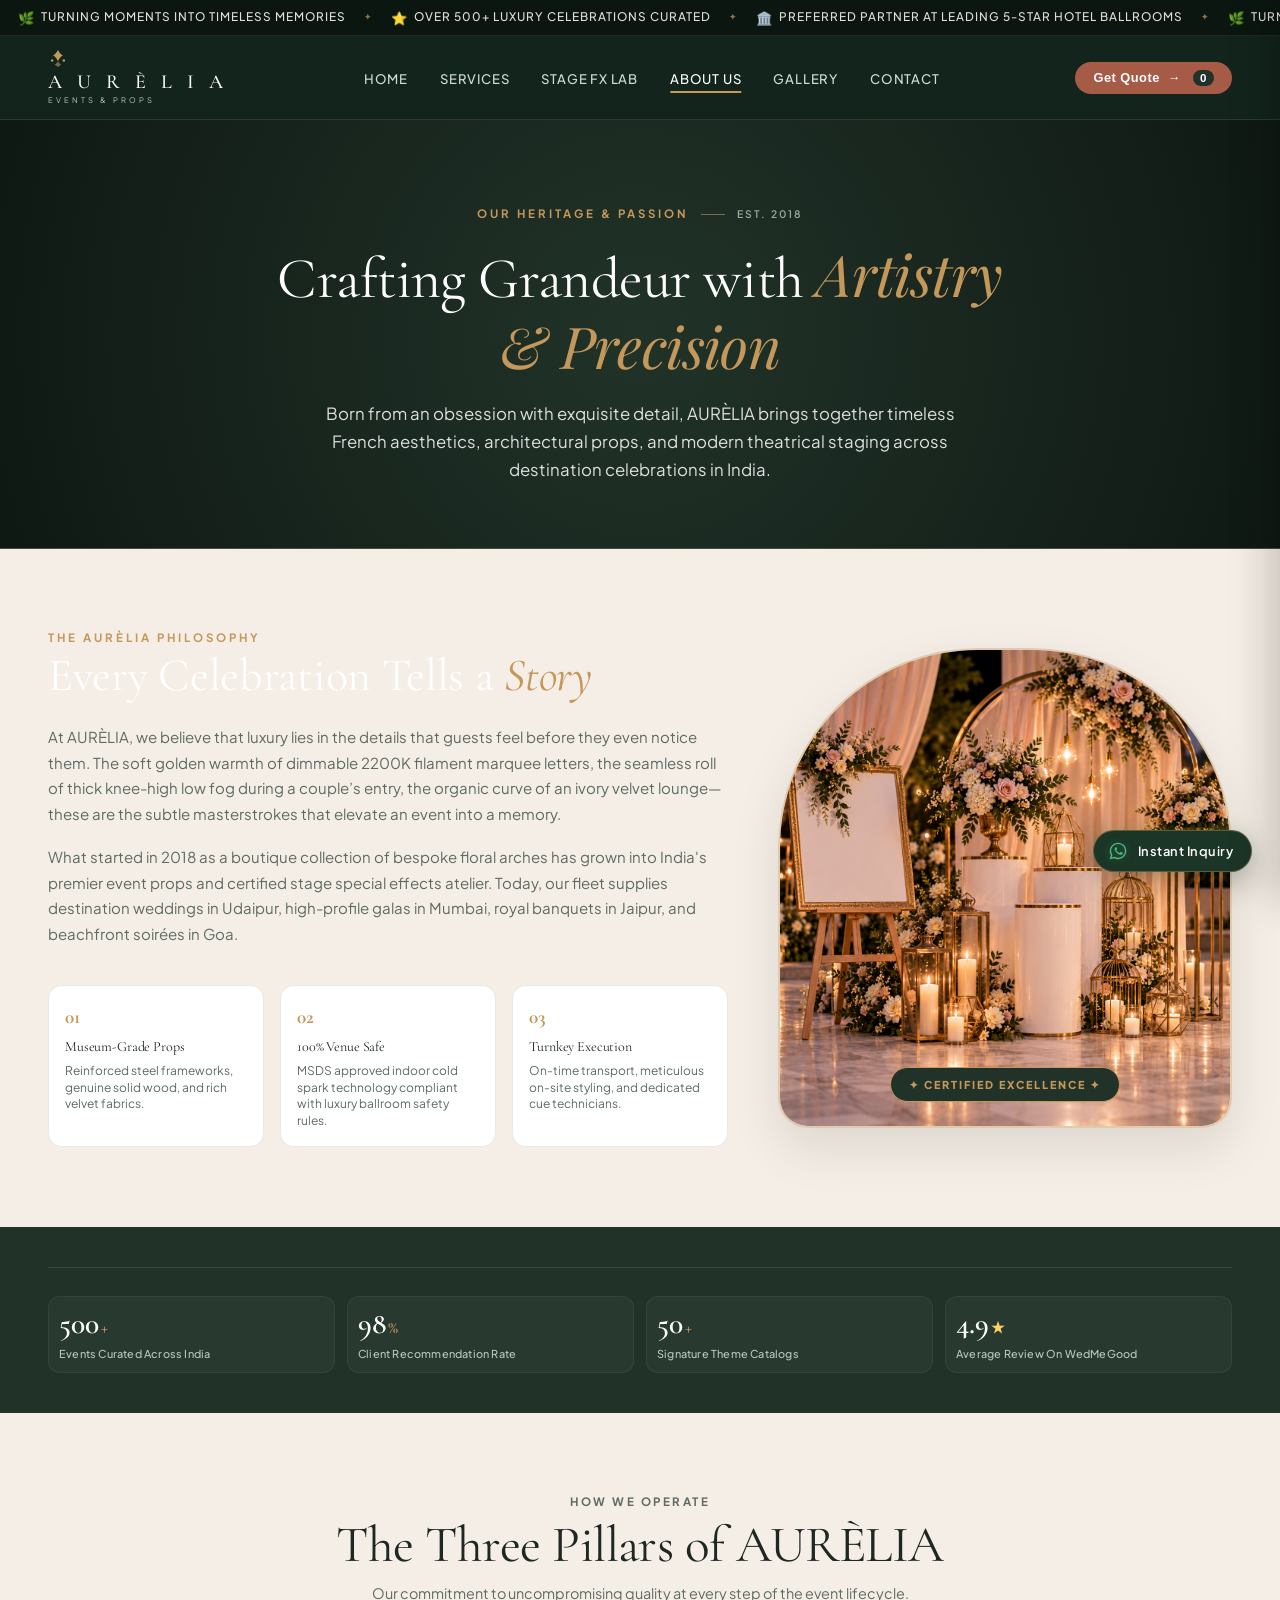
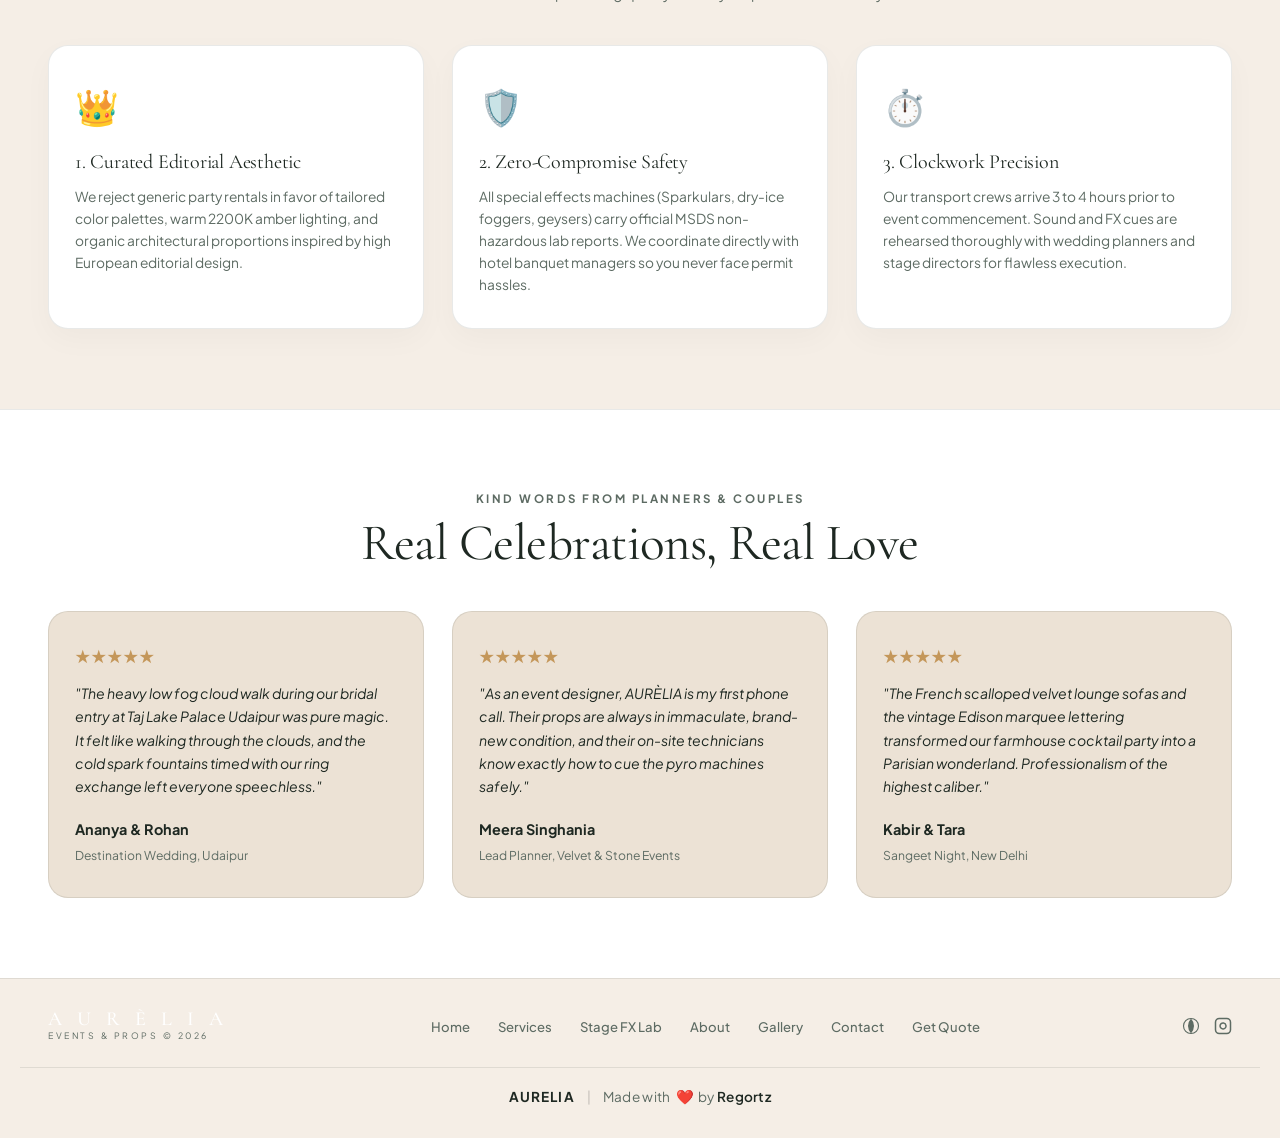
==== commit 033b0d94: "feat: add AURELIA footer credit with Regortz attribution" ====
--- a/about.html
+++ b/about.html
@@ -1,4 +1,4 @@
-<!DOCTYPE html>
+﻿<!DOCTYPE html>
 <html lang="en">
 <head>
   <meta charset="UTF-8" />
@@ -259,6 +259,13 @@
         <a href="#" aria-label="Instagram"><svg width="18" height="18" viewBox="0 0 24 24" fill="none" stroke="currentColor" stroke-width="2"><rect x="2" y="2" width="20" height="20" rx="5" ry="5"></rect><path d="M16 11.37A4 4 0 1 1 12.63 8 4 4 0 0 1 16 11.37z"></path><line x1="17.5" y1="6.5" x2="17.51" y2="6.5"></line></svg></a>
       </div>
     </div>
+      <div class="container footer-credit-container">
+        <div class="footer-credit">
+          <span class="credit-brand">AURELIA</span>
+          <span class="credit-divider">|</span>
+          <span class="credit-text">Made with <span class="credit-heart" aria-hidden="true" style="color: #ff385c; display: inline-block; margin: 0 3px;">❤️</span> by <span class="credit-author">Regortz</span></span>
+        </div>
+      </div>
   </footer>
 
   <!-- Slide-out Quote Builder Drawer -->
--- a/styles.css
+++ b/styles.css
@@ -4350,3 +4350,55 @@
 
 
 
+
+/* ==========================================================================
+   FOOTER CREDIT BRANDING
+   ========================================================================== */
+.footer-credit-container {
+  border-top: 1px solid var(--border-cream, rgba(0, 0, 0, 0.08));
+  margin-top: 24px;
+  padding-top: 18px;
+  display: flex;
+  justify-content: center;
+  align-items: center;
+}
+
+.footer-credit {
+  display: inline-flex;
+  align-items: center;
+  justify-content: center;
+  gap: 8px;
+  font-size: 0.85rem;
+  letter-spacing: 0.02em;
+  color: var(--text-dark-muted, #6B625B);
+  font-family: inherit;
+}
+
+.footer-credit .credit-brand {
+  font-weight: 700;
+  letter-spacing: 0.08em;
+  color: var(--text-dark, #1A1614);
+  text-transform: uppercase;
+}
+
+.footer-credit .credit-divider {
+  color: var(--border-cream-dark, rgba(0, 0, 0, 0.25));
+  font-weight: 300;
+  margin: 0 4px;
+}
+
+.footer-credit .credit-text {
+  color: var(--text-dark-muted, #6B625B);
+}
+
+.footer-credit .credit-heart {
+  color: #ff3366;
+  display: inline-block;
+  margin: 0 3px;
+  transform: scale(1.05);
+}
+
+.footer-credit .credit-author {
+  color: var(--text-dark, #1A1614);
+  font-weight: 600;
+}
